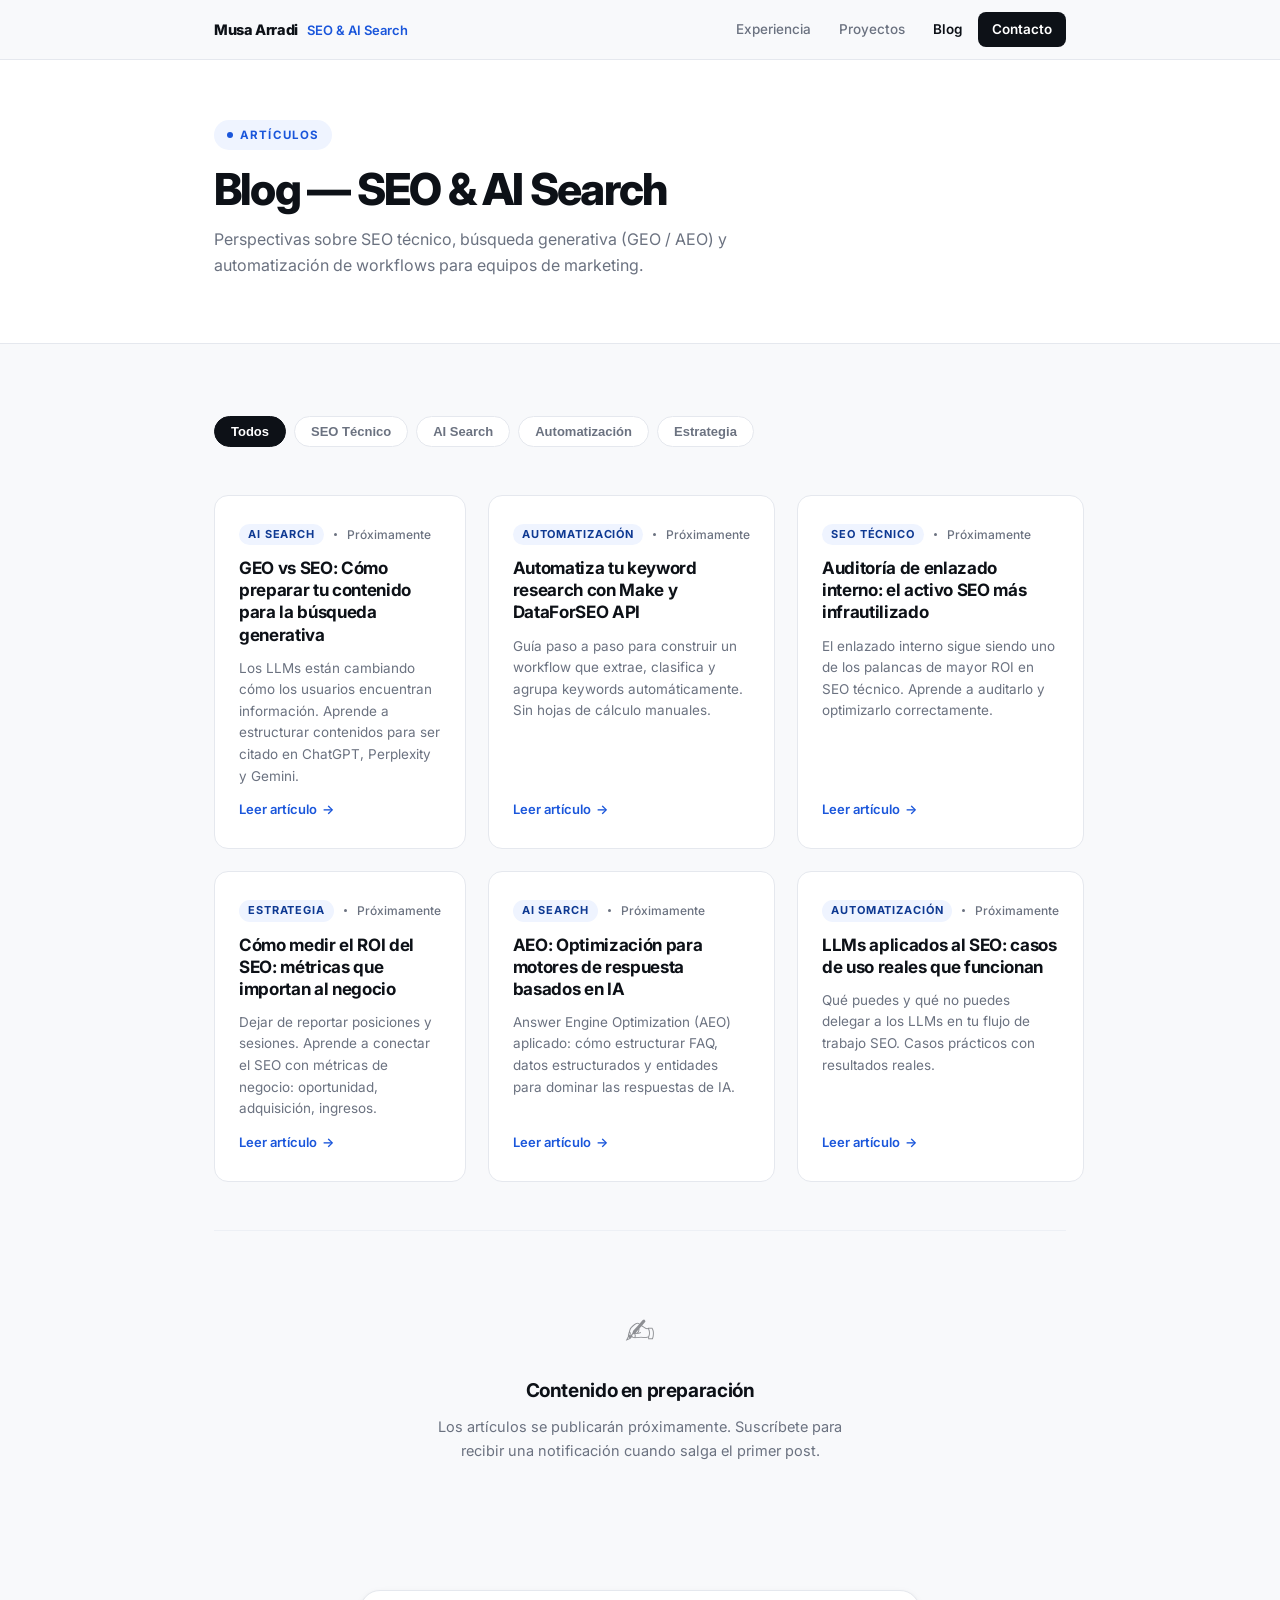
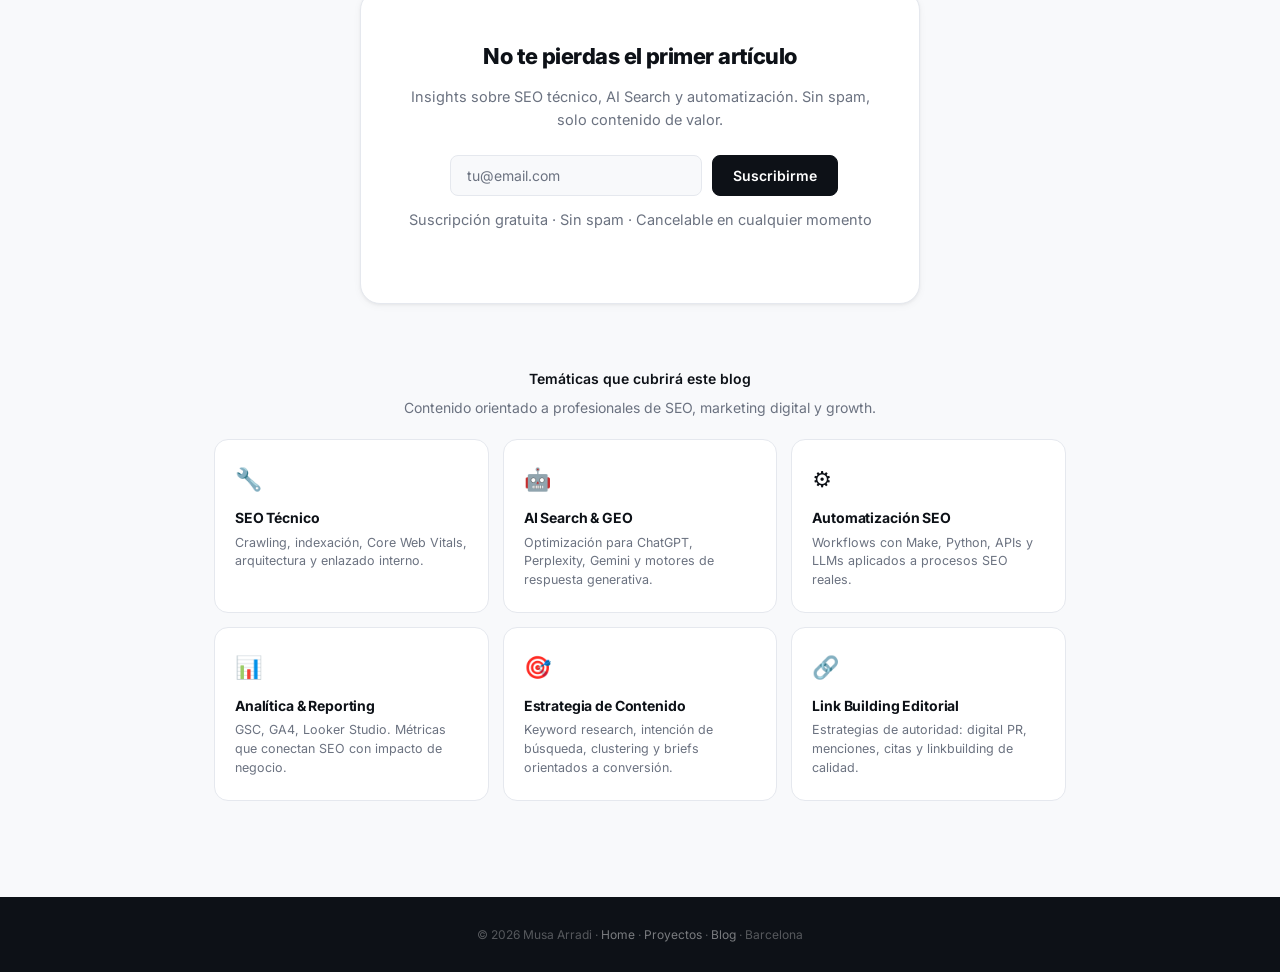
==== blog.html @ 26d94364 "initial portfolio upload" ====
<!DOCTYPE html>
<html lang="es">
<head>
  <meta charset="UTF-8" />
  <meta name="viewport" content="width=device-width, initial-scale=1.0" />
  <title>Blog — Musa Arradi · Technical SEO & AI Search</title>
  <meta name="description" content="Artículos sobre SEO técnico, AI Search (GEO / AEO) y automatización de workflows. Por Musa Arradi, Technical SEO & AI Search Specialist." />
  <link rel="preconnect" href="https://fonts.googleapis.com" />
  <link rel="preconnect" href="https://fonts.gstatic.com" crossorigin />
  <link href="https://fonts.googleapis.com/css2?family=Inter:wght@300;400;500;600;700;800&display=swap" rel="stylesheet" />
  <link rel="stylesheet" href="styles.css" />

  <style>
    /* ── Blog page styles ───────────────────────────────── */
    #blog-content { padding: 72px 0 96px; }

    /* Categories */
    .blog-filters {
      display: flex;
      gap: 8px;
      flex-wrap: wrap;
      margin-bottom: 48px;
    }
    .filter-pill {
      display: inline-flex;
      align-items: center;
      gap: 6px;
      padding: 7px 16px;
      border-radius: 99px;
      font-size: 13px;
      font-weight: 600;
      cursor: pointer;
      border: 1.5px solid var(--border);
      background: var(--surface);
      color: var(--muted);
      transition: all var(--t) var(--ease);
    }
    .filter-pill:hover,
    .filter-pill.active {
      background: var(--ink);
      color: #fff;
      border-color: var(--ink);
    }

    /* Article grid */
    .blog-grid {
      display: grid;
      grid-template-columns: repeat(3, 1fr);
      gap: 22px;
    }

    /* Article card */
    .article-card {
      padding: 28px 24px;
      display: flex;
      flex-direction: column;
      gap: 12px;
      text-decoration: none;
      color: inherit;
    }
    .article-card:hover { color: inherit; }

    .article-meta {
      display: flex;
      align-items: center;
      gap: 10px;
      font-size: 12px;
      color: var(--muted);
      font-weight: 500;
    }
    .article-meta-dot {
      width: 3px; height: 3px;
      border-radius: 50%;
      background: var(--muted);
    }
    .article-cat {
      display: inline-block;
      padding: 2px 9px;
      border-radius: 99px;
      font-size: 11px;
      font-weight: 700;
      background: var(--accent-soft);
      color: var(--accent-dark);
      text-transform: uppercase;
      letter-spacing: 0.08em;
    }

    .article-title {
      font-size: 17px;
      font-weight: 700;
      color: var(--ink);
      letter-spacing: -0.02em;
      line-height: 1.3;
    }

    .article-excerpt {
      font-size: 13.5px;
      color: var(--muted);
      line-height: 1.6;
      flex: 1;
    }

    .article-read {
      font-size: 13px;
      font-weight: 600;
      color: var(--accent);
      display: flex;
      align-items: center;
      gap: 5px;
      transition: gap var(--t) var(--ease);
    }
    .article-card:hover .article-read { gap: 9px; }
    .article-read::after { content: '→'; }

    /* Empty coming soon state */
    .coming-soon {
      text-align: center;
      padding: 72px 24px 40px;
      border-top: 1px solid var(--border-soft);
      margin-top: 48px;
    }
    .cs-icon { font-size: 36px; margin-bottom: 16px; opacity: .45; }
    .cs-title {
      font-size: 19px; font-weight: 700; color: var(--ink);
      margin-bottom: 8px; letter-spacing: -0.02em;
    }
    .cs-text { font-size: 14.5px; color: var(--muted); line-height: 1.65; max-width: 420px; margin: 0 auto 24px; }

    /* Newsletter */
    .newsletter {
      background: var(--surface);
      border: 1px solid var(--border);
      border-radius: var(--r-lg);
      padding: 48px 40px;
      text-align: center;
      max-width: 560px;
      margin: 64px auto 0;
      box-shadow: var(--shadow-sm);
    }
    .newsletter h3 {
      font-size: 22px; font-weight: 800; letter-spacing: -0.025em;
      color: var(--ink); margin-bottom: 10px;
    }
    .newsletter p {
      font-size: 14.5px; color: var(--muted); line-height: 1.6;
      margin-bottom: 24px;
    }
    .newsletter-form {
      display: flex;
      gap: 10px;
      max-width: 380px;
      margin: 0 auto;
    }
    .newsletter-input {
      flex: 1;
      padding: 11px 16px;
      border-radius: var(--r-sm);
      border: 1.5px solid var(--border);
      font-size: 14px;
      font-family: var(--font);
      color: var(--ink);
      background: var(--bg);
      outline: none;
      transition: border-color var(--t) var(--ease);
    }
    .newsletter-input:focus { border-color: var(--accent); }
    .newsletter-input::placeholder { color: var(--muted); }
    .newsletter-note {
      font-size: 12px; color: var(--muted); margin-top: 12px;
    }

    /* Topics preview */
    .topics {
      margin-top: 64px;
    }
    .topics-intro {
      font-size: 14px; color: var(--muted); margin-bottom: 20px; text-align: center;
    }
    .topics-grid {
      display: grid;
      grid-template-columns: repeat(3, 1fr);
      gap: 14px;
    }
    .topic-card {
      padding: 22px 20px;
      background: var(--surface);
      border: 1px solid var(--border);
      border-radius: var(--r-md);
      transition: transform var(--t) var(--ease), box-shadow var(--t) var(--ease);
    }
    .topic-card:hover {
      transform: translateY(-3px);
      box-shadow: var(--shadow-md);
    }
    .topic-icon { font-size: 22px; margin-bottom: 10px; }
    .topic-name {
      font-size: 14px; font-weight: 700; color: var(--ink);
      letter-spacing: -0.01em; margin-bottom: 4px;
    }
    .topic-desc { font-size: 12.5px; color: var(--muted); line-height: 1.5; }

    @media (max-width: 768px) {
      .blog-grid { grid-template-columns: 1fr; }
      .topics-grid { grid-template-columns: 1fr; }
      .newsletter { padding: 36px 24px; }
      .newsletter-form { flex-direction: column; }
    }
  </style>
</head>
<body>

  <!-- Navigation -->
  <nav class="nav" id="navbar">
    <div class="nav-inner">
      <a href="index.html" class="nav-logo">Musa Arradi <span>SEO & AI Search</span></a>
      <ul class="nav-links" id="navLinks">
        <li><a href="index.html#experience">Experiencia</a></li>
        <li><a href="projects.html">Proyectos</a></li>
        <li><a href="blog.html" class="active">Blog</a></li>
        <li class="nav-cta"><a href="index.html#contact">Contacto</a></li>
      </ul>
      <button class="hamburger" id="hamburger" aria-label="Abrir menú">
        <span></span><span></span><span></span>
      </button>
    </div>
  </nav>

  <!-- Page Header -->
  <div class="page-header">
    <div class="container">
      <div class="badge" style="margin-bottom:16px;">Artículos</div>
      <h1>Blog — SEO &amp; AI Search</h1>
      <p>Perspectivas sobre SEO técnico, búsqueda generativa (GEO / AEO) y automatización de workflows para equipos de marketing.</p>
    </div>
  </div>

  <!-- ═══ BLOG CONTENT ═════════════════════════════════════ -->
  <section id="blog-content">
    <div class="container">

      <!-- Filters -->
      <div class="blog-filters fi">
        <button class="filter-pill active" data-filter="all">Todos</button>
        <button class="filter-pill" data-filter="seo-tecnico">SEO Técnico</button>
        <button class="filter-pill" data-filter="ai-search">AI Search</button>
        <button class="filter-pill" data-filter="automatizacion">Automatización</button>
        <button class="filter-pill" data-filter="estrategia">Estrategia</button>
      </div>

      <!-- Article Cards — Placeholder articles (ready for real content) -->
      <div class="blog-grid" id="blogGrid">

        <a href="#" class="card article-card fi" data-cat="ai-search" data-delay="0">
          <div class="article-meta">
            <span class="article-cat">AI Search</span>
            <span class="article-meta-dot"></span>
            <span>Próximamente</span>
          </div>
          <div class="article-title">GEO vs SEO: Cómo preparar tu contenido para la búsqueda generativa</div>
          <p class="article-excerpt">Los LLMs están cambiando cómo los usuarios encuentran información. Aprende a estructurar contenidos para ser citado en ChatGPT, Perplexity y Gemini.</p>
          <span class="article-read">Leer artículo</span>
        </a>

        <a href="#" class="card article-card fi" data-cat="automatizacion" data-delay="1">
          <div class="article-meta">
            <span class="article-cat">Automatización</span>
            <span class="article-meta-dot"></span>
            <span>Próximamente</span>
          </div>
          <div class="article-title">Automatiza tu keyword research con Make y DataForSEO API</div>
          <p class="article-excerpt">Guía paso a paso para construir un workflow que extrae, clasifica y agrupa keywords automáticamente. Sin hojas de cálculo manuales.</p>
          <span class="article-read">Leer artículo</span>
        </a>

        <a href="#" class="card article-card fi" data-cat="seo-tecnico" data-delay="2">
          <div class="article-meta">
            <span class="article-cat">SEO Técnico</span>
            <span class="article-meta-dot"></span>
            <span>Próximamente</span>
          </div>
          <div class="article-title">Auditoría de enlazado interno: el activo SEO más infrautilizado</div>
          <p class="article-excerpt">El enlazado interno sigue siendo uno de los palancas de mayor ROI en SEO técnico. Aprende a auditarlo y optimizarlo correctamente.</p>
          <span class="article-read">Leer artículo</span>
        </a>

        <a href="#" class="card article-card fi" data-cat="estrategia" data-delay="0">
          <div class="article-meta">
            <span class="article-cat">Estrategia</span>
            <span class="article-meta-dot"></span>
            <span>Próximamente</span>
          </div>
          <div class="article-title">Cómo medir el ROI del SEO: métricas que importan al negocio</div>
          <p class="article-excerpt">Dejar de reportar posiciones y sesiones. Aprende a conectar el SEO con métricas de negocio: oportunidad, adquisición, ingresos.</p>
          <span class="article-read">Leer artículo</span>
        </a>

        <a href="#" class="card article-card fi" data-cat="ai-search" data-delay="1">
          <div class="article-meta">
            <span class="article-cat">AI Search</span>
            <span class="article-meta-dot"></span>
            <span>Próximamente</span>
          </div>
          <div class="article-title">AEO: Optimización para motores de respuesta basados en IA</div>
          <p class="article-excerpt">Answer Engine Optimization (AEO) aplicado: cómo estructurar FAQ, datos estructurados y entidades para dominar las respuestas de IA.</p>
          <span class="article-read">Leer artículo</span>
        </a>

        <a href="#" class="card article-card fi" data-cat="automatizacion" data-delay="2">
          <div class="article-meta">
            <span class="article-cat">Automatización</span>
            <span class="article-meta-dot"></span>
            <span>Próximamente</span>
          </div>
          <div class="article-title">LLMs aplicados al SEO: casos de uso reales que funcionan</div>
          <p class="article-excerpt">Qué puedes y qué no puedes delegar a los LLMs en tu flujo de trabajo SEO. Casos prácticos con resultados reales.</p>
          <span class="article-read">Leer artículo</span>
        </a>

      </div>

      <!-- Coming soon note -->
      <div class="coming-soon fi">
        <div class="cs-icon">✍️</div>
        <div class="cs-title">Contenido en preparación</div>
        <p class="cs-text">Los artículos se publicarán próximamente. Suscríbete para recibir una notificación cuando salga el primer post.</p>
      </div>

      <!-- Newsletter -->
      <div class="newsletter fi">
        <h3>No te pierdas el primer artículo</h3>
        <p>Insights sobre SEO técnico, AI Search y automatización. Sin spam, solo contenido de valor.</p>
        <form class="newsletter-form" onsubmit="handleSubscribe(event)">
          <input type="email" class="newsletter-input" id="newsletter-email" placeholder="tu@email.com" required />
          <button type="submit" class="btn btn-primary">Suscribirme</button>
        </form>
        <p class="newsletter-note" id="newsletter-msg">Suscripción gratuita · Sin spam · Cancelable en cualquier momento</p>
      </div>

      <!-- Topics preview -->
      <div class="topics fi">
        <p class="topics-intro" style="font-weight:600; color:var(--ink); margin-bottom:6px;">Temáticas que cubrirá este blog</p>
        <p class="topics-intro">Contenido orientado a profesionales de SEO, marketing digital y growth.</p>
        <div class="topics-grid">
          <div class="topic-card">
            <div class="topic-icon">🔧</div>
            <div class="topic-name">SEO Técnico</div>
            <div class="topic-desc">Crawling, indexación, Core Web Vitals, arquitectura y enlazado interno.</div>
          </div>
          <div class="topic-card">
            <div class="topic-icon">🤖</div>
            <div class="topic-name">AI Search &amp; GEO</div>
            <div class="topic-desc">Optimización para ChatGPT, Perplexity, Gemini y motores de respuesta generativa.</div>
          </div>
          <div class="topic-card">
            <div class="topic-icon">⚙️</div>
            <div class="topic-name">Automatización SEO</div>
            <div class="topic-desc">Workflows con Make, Python, APIs y LLMs aplicados a procesos SEO reales.</div>
          </div>
          <div class="topic-card">
            <div class="topic-icon">📊</div>
            <div class="topic-name">Analítica &amp; Reporting</div>
            <div class="topic-desc">GSC, GA4, Looker Studio. Métricas que conectan SEO con impacto de negocio.</div>
          </div>
          <div class="topic-card">
            <div class="topic-icon">🎯</div>
            <div class="topic-name">Estrategia de Contenido</div>
            <div class="topic-desc">Keyword research, intención de búsqueda, clustering y briefs orientados a conversión.</div>
          </div>
          <div class="topic-card">
            <div class="topic-icon">🔗</div>
            <div class="topic-name">Link Building Editorial</div>
            <div class="topic-desc">Estrategias de autoridad: digital PR, menciones, citas y linkbuilding de calidad.</div>
          </div>
        </div>
      </div>

    </div>
  </section>

  <footer class="site-footer">
    <p>© 2026 Musa Arradi · <a href="index.html">Home</a> · <a href="projects.html">Proyectos</a> · <a href="blog.html">Blog</a> · Barcelona</p>
  </footer>

  <script>
    // Nav
    const nav = document.getElementById('navbar');
    window.addEventListener('scroll', () => nav.classList.toggle('scrolled', window.scrollY > 10), { passive: true });

    // Hamburger
    const ham = document.getElementById('hamburger');
    const links = document.getElementById('navLinks');
    ham.addEventListener('click', () => links.classList.toggle('open'));
    links.querySelectorAll('a').forEach(a => a.addEventListener('click', () => links.classList.remove('open')));

    // Fade-in
    const obs = new IntersectionObserver(entries => {
      entries.forEach(e => { if (e.isIntersecting) { e.target.classList.add('visible'); obs.unobserve(e.target); } });
    }, { threshold: 0.08 });
    document.querySelectorAll('.fi').forEach(el => obs.observe(el));

    // Category filter
    document.querySelectorAll('.filter-pill').forEach(btn => {
      btn.addEventListener('click', () => {
        document.querySelectorAll('.filter-pill').forEach(b => b.classList.remove('active'));
        btn.classList.add('active');
        const filter = btn.dataset.filter;
        document.querySelectorAll('.article-card').forEach(card => {
          const show = filter === 'all' || card.dataset.cat === filter;
          card.style.display = show ? '' : 'none';
        });
      });
    });

    // Newsletter
    function handleSubscribe(e) {
      e.preventDefault();
      const msg = document.getElementById('newsletter-msg');
      const btn = e.target.querySelector('button');
      btn.textContent = '¡Suscrito! ✓';
      btn.disabled = true;
      btn.style.background = '#16a34a';
      msg.textContent = 'Gracias. Te avisaremos cuando publiquemos el primer artículo.';
      msg.style.color = '#16a34a';
    }
  </script>
</body>
</html>
---- styles.css ----
/* ═══════════════════════════════════════════════════════════════
   MUSA ARRADI — Shared Design System
   styles.css
═══════════════════════════════════════════════════════════════ */

/* ─── Reset ────────────────────────────────────────────────── */
*, *::before, *::after { box-sizing: border-box; margin: 0; padding: 0; }
html { scroll-behavior: smooth; }

/* ─── Design Tokens ────────────────────────────────────────── */
:root {
  /* Colors */
  --bg:           #f8f9fb;
  --surface:      #ffffff;
  --border:       #e5e8ee;
  --border-soft:  #edf0f5;
  --ink:          #0d1117;
  --ink-2:        #374151;
  --muted:        #6b7280;
  --accent:       #1a56db;
  --accent-dark:  #0e3992;
  --accent-soft:  #eff4ff;
  --accent-mid:   #c7d9f9;
  --pill-bg:      #f1f5f9;
  --pill-border:  #dde3eb;

  /* Shadows */
  --shadow-sm:    0 1px 3px rgba(0,0,0,.05), 0 2px 8px rgba(0,0,0,.04);
  --shadow-md:    0 2px 6px rgba(0,0,0,.06), 0 6px 20px rgba(0,0,0,.07);
  --shadow-lg:    0 6px 12px rgba(0,0,0,.07), 0 16px 40px rgba(0,0,0,.10);

  /* Radii */
  --r-sm:  8px;
  --r-md:  14px;
  --r-lg:  20px;

  /* Typography */
  --font:  'Inter', system-ui, -apple-system, sans-serif;

  /* Layout */
  --max-w: 900px;

  /* Transition */
  --ease:  cubic-bezier(.4, 0, .2, 1);
  --t:     0.22s;
}

/* ─── Base ─────────────────────────────────────────────────── */
body {
  background: var(--bg);
  color: var(--ink);
  font-family: var(--font);
  font-size: 16px;
  line-height: 1.6;
  -webkit-font-smoothing: antialiased;
}

::-webkit-scrollbar           { width: 5px; }
::-webkit-scrollbar-track     { background: transparent; }
::-webkit-scrollbar-thumb     { background: #d1d5db; border-radius: 99px; }

/* ─── Container ────────────────────────────────────────────── */
.container {
  max-width: var(--max-w);
  margin: 0 auto;
  padding: 0 24px;
}

/* ─── Navigation ───────────────────────────────────────────── */
.nav {
  position: fixed;
  top: 0; left: 0; right: 0;
  z-index: 200;
  height: 60px;
  background: rgba(248,249,251,.88);
  backdrop-filter: blur(16px);
  -webkit-backdrop-filter: blur(16px);
  border-bottom: 1px solid var(--border);
  transition: box-shadow var(--t) var(--ease);
}
.nav.scrolled { box-shadow: 0 2px 20px rgba(0,0,0,.07); }

.nav-inner {
  max-width: var(--max-w);
  margin: 0 auto;
  padding: 0 24px;
  height: 100%;
  display: flex;
  align-items: center;
  justify-content: space-between;
}

.nav-logo {
  font-size: 14.5px;
  font-weight: 800;
  color: var(--ink);
  text-decoration: none;
  letter-spacing: -0.025em;
}

.nav-logo span {
  color: var(--accent);
  font-weight: 600;
  font-size: 13px;
  margin-left: 6px;
  letter-spacing: 0;
}

.nav-links {
  display: flex;
  align-items: center;
  gap: 4px;
  list-style: none;
}

.nav-links a {
  display: block;
  padding: 6px 12px;
  font-size: 13.5px;
  font-weight: 500;
  color: var(--muted);
  text-decoration: none;
  border-radius: var(--r-sm);
  transition: color var(--t) var(--ease), background var(--t) var(--ease);
}

.nav-links a:hover { color: var(--ink); background: var(--border-soft); }
.nav-links a.active { color: var(--ink); font-weight: 600; }

.nav-links .nav-cta a {
  background: var(--ink);
  color: #fff;
  padding: 7px 14px;
  font-weight: 600;
}
.nav-links .nav-cta a:hover {
  background: #1d2330;
  color: #fff;
}

/* Hamburger (mobile) */
.hamburger {
  display: none;
  flex-direction: column;
  gap: 5px;
  cursor: pointer;
  padding: 4px;
  background: none;
  border: none;
}
.hamburger span {
  width: 22px; height: 2px;
  background: var(--ink);
  border-radius: 2px;
  display: block;
  transition: all var(--t) var(--ease);
}

/* ─── Section Primitives ────────────────────────────────────── */
section { padding: 88px 0; }

hr.divider {
  border: none;
  border-top: 1px solid var(--border);
}

.section-label {
  display: inline-block;
  font-size: 11px;
  font-weight: 700;
  letter-spacing: 0.12em;
  text-transform: uppercase;
  color: var(--accent);
  margin-bottom: 10px;
}

.section-title {
  font-size: clamp(24px, 4vw, 32px);
  font-weight: 800;
  letter-spacing: -0.035em;
  color: var(--ink);
  line-height: 1.12;
  margin-bottom: 8px;
}

.section-subtitle {
  font-size: 15.5px;
  color: var(--muted);
  max-width: 520px;
  line-height: 1.6;
}

.section-header { margin-bottom: 48px; }

/* ─── Buttons ──────────────────────────────────────────────── */
.btn {
  display: inline-flex;
  align-items: center;
  gap: 7px;
  padding: 11px 20px;
  border-radius: var(--r-sm);
  font-size: 14px;
  font-weight: 600;
  text-decoration: none;
  transition: transform var(--t) var(--ease), box-shadow var(--t) var(--ease),
              background var(--t) var(--ease), border-color var(--t) var(--ease);
  cursor: pointer;
  border: 1.5px solid transparent;
  white-space: nowrap;
  font-family: var(--font);
}

.btn-primary {
  background: var(--ink);
  color: #fff;
  border-color: var(--ink);
}
.btn-primary:hover {
  background: #1d2330;
  box-shadow: 0 6px 22px rgba(0,0,0,.2);
  transform: translateY(-1px);
}

.btn-secondary {
  background: var(--surface);
  color: var(--ink);
  border-color: var(--border);
}
.btn-secondary:hover {
  border-color: #bdc6d2;
  background: #f4f6f9;
  transform: translateY(-1px);
}

.btn-accent {
  background: var(--accent);
  color: #fff;
  border-color: var(--accent);
}
.btn-accent:hover {
  background: var(--accent-dark);
  box-shadow: 0 6px 22px rgba(26,86,219,.28);
  transform: translateY(-1px);
}

.btn-ghost {
  background: transparent;
  color: var(--accent);
  border-color: var(--accent-mid);
}
.btn-ghost:hover {
  background: var(--accent-soft);
  transform: translateY(-1px);
}

.btn-sm {
  padding: 7px 14px;
  font-size: 13px;
}

/* Contact section buttons (dark bg) */
.btn-light {
  background: rgba(255,255,255,.1);
  color: #fff;
  border-color: rgba(255,255,255,.18);
}
.btn-light:hover {
  background: rgba(255,255,255,.18);
  border-color: rgba(255,255,255,.3);
  transform: translateY(-1px);
}
.btn-white {
  background: #fff;
  color: var(--ink);
  border-color: #fff;
}
.btn-white:hover {
  background: #f0f2f5;
  box-shadow: 0 8px 28px rgba(0,0,0,.22);
  transform: translateY(-1px);
}

/* ─── Cards ────────────────────────────────────────────────── */
.card {
  background: var(--surface);
  border: 1px solid var(--border);
  border-radius: var(--r-md);
  transition: transform var(--t) var(--ease), box-shadow var(--t) var(--ease),
              border-color var(--t) var(--ease);
}
.card:hover {
  transform: translateY(-4px);
  box-shadow: var(--shadow-lg);
  border-color: #d5dce6;
}

/* Pills */
.pill {
  display: inline-flex;
  align-items: center;
  gap: 7px;
  padding: 8px 15px;
  background: var(--pill-bg);
  border: 1px solid var(--pill-border);
  border-radius: 99px;
  font-size: 13.5px;
  font-weight: 600;
  color: var(--ink-2);
  transition: background var(--t) var(--ease), color var(--t) var(--ease),
              border-color var(--t) var(--ease), transform var(--t) var(--ease);
  cursor: default;
}
.pill:hover {
  background: var(--ink);
  color: #fff;
  border-color: var(--ink);
  transform: translateY(-2px);
}
.pill-dot {
  width: 6px; height: 6px;
  border-radius: 50%;
  background: var(--accent);
  flex-shrink: 0;
  transition: background var(--t) var(--ease);
}
.pill:hover .pill-dot { background: rgba(255,255,255,.55); }

/* Mini tech pills (inside cards) */
.tech-pill {
  display: inline-block;
  padding: 3px 9px;
  background: var(--accent-soft);
  border: 1px solid var(--accent-mid);
  border-radius: 99px;
  font-size: 11.5px;
  font-weight: 600;
  color: var(--accent-dark);
}

/* ─── Badge / Eyebrow ──────────────────────────────────────── */
.badge {
  display: inline-flex;
  align-items: center;
  gap: 7px;
  font-size: 11.5px;
  font-weight: 700;
  letter-spacing: 0.1em;
  text-transform: uppercase;
  color: var(--accent);
  background: var(--accent-soft);
  padding: 6px 13px;
  border-radius: 99px;
}
.badge::before {
  content: '';
  width: 6px; height: 6px;
  background: var(--accent);
  border-radius: 50%;
  flex-shrink: 0;
}

/* ─── Fade-in Animation ─────────────────────────────────────── */
.fi {
  opacity: 0;
  transform: translateY(24px);
  transition: opacity .55s var(--ease), transform .55s var(--ease);
}
.fi.visible { opacity: 1; transform: translateY(0); }
.fi[data-delay="1"] { transition-delay: .08s; }
.fi[data-delay="2"] { transition-delay: .16s; }
.fi[data-delay="3"] { transition-delay: .24s; }
.fi[data-delay="4"] { transition-delay: .32s; }

/* ─── Footer ────────────────────────────────────────────────── */
.site-footer {
  background: var(--ink);
  padding: 28px 24px;
  text-align: center;
}
.site-footer p {
  font-size: 12px;
  color: rgba(255,255,255,.3);
}
.site-footer a {
  color: rgba(255,255,255,.45);
  text-decoration: none;
  transition: color var(--t) var(--ease);
}
.site-footer a:hover { color: rgba(255,255,255,.8); }

/* ─── Page Header (inner pages) ─────────────────────────────── */
.page-header {
  padding: 120px 0 64px;
  background: var(--surface);
  border-bottom: 1px solid var(--border);
}
.page-header .badge { margin-bottom: 16px; }
.page-header h1 {
  font-size: clamp(30px, 5vw, 44px);
  font-weight: 800;
  letter-spacing: -0.04em;
  line-height: 1.08;
  color: var(--ink);
  margin-bottom: 12px;
}
.page-header p {
  font-size: 16px;
  color: var(--muted);
  max-width: 520px;
  line-height: 1.65;
}

/* ─── Empty State ──────────────────────────────────────────── */
.empty-state {
  text-align: center;
  padding: 72px 24px;
  color: var(--muted);
}
.empty-state-icon {
  font-size: 40px;
  margin-bottom: 16px;
  opacity: .5;
}
.empty-state h3 {
  font-size: 18px;
  font-weight: 700;
  color: var(--ink);
  margin-bottom: 8px;
}
.empty-state p { font-size: 14px; line-height: 1.6; }

/* ─── Responsive ────────────────────────────────────────────── */
@media (max-width: 768px) {
  section { padding: 64px 0; }
  .section-header { margin-bottom: 36px; }

  .nav-links {
    display: none;
    position: absolute;
    top: 60px; left: 0; right: 0;
    background: rgba(248,249,251,.97);
    backdrop-filter: blur(16px);
    border-bottom: 1px solid var(--border);
    flex-direction: column;
    align-items: flex-start;
    padding: 16px 24px;
    gap: 4px;
    z-index: 199;
  }
  .nav-links.open { display: flex; }
  .nav-links a { padding: 10px 14px; width: 100%; }
  .hamburger { display: flex; }

  .page-header { padding: 100px 0 48px; }
}
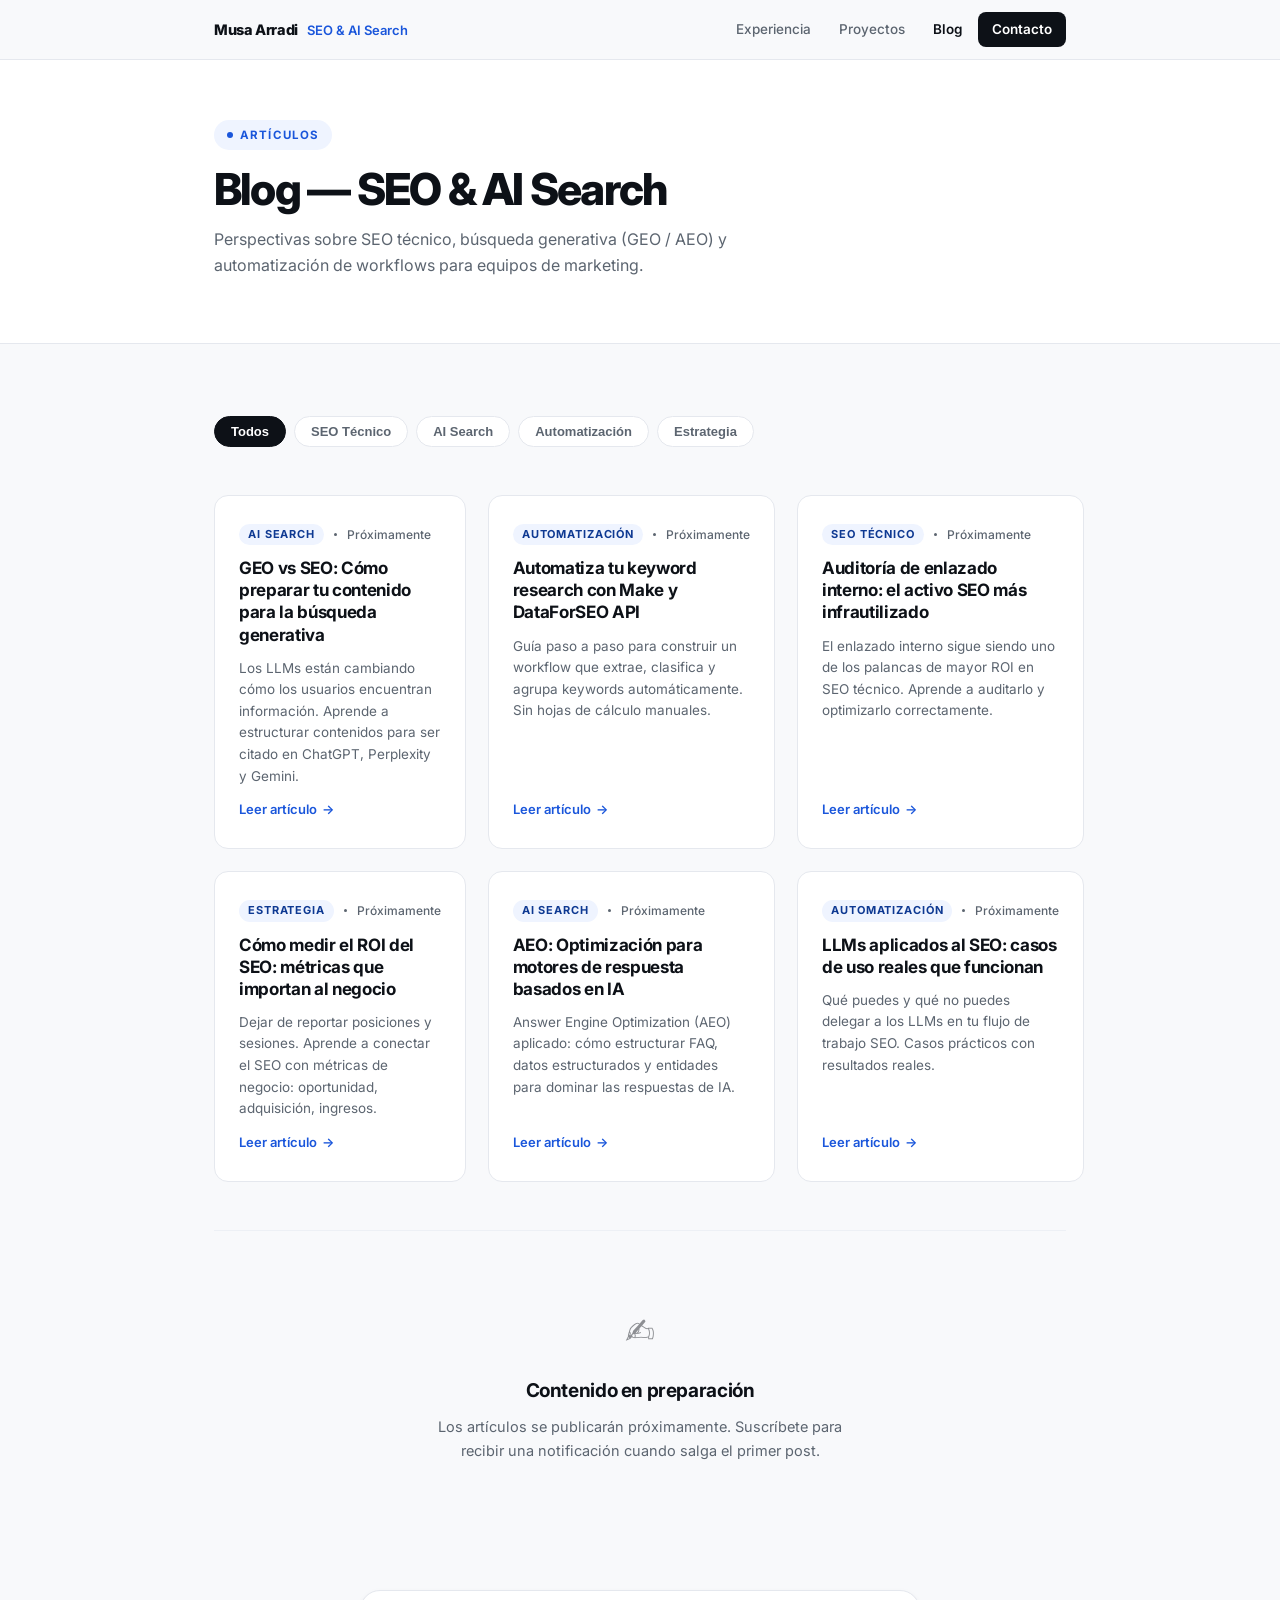
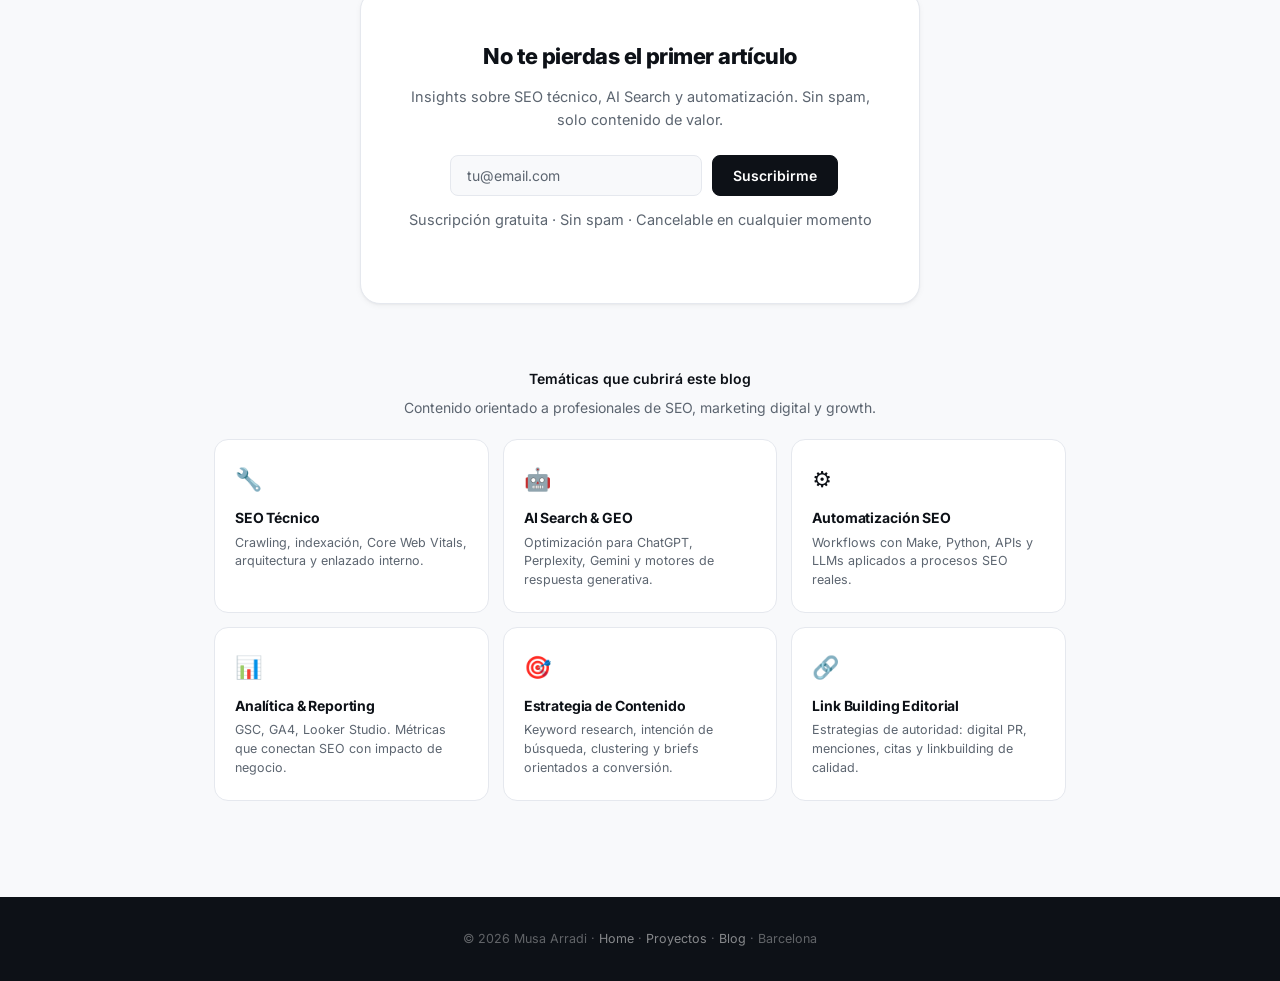
==== commit e8ca8249: "fix: layout projects + UI polish + links + favicon + profile image" ====
--- a/blog.html
+++ b/blog.html
@@ -9,6 +9,9 @@
   <link rel="preconnect" href="https://fonts.gstatic.com" crossorigin />
   <link href="https://fonts.googleapis.com/css2?family=Inter:wght@300;400;500;600;700;800&display=swap" rel="stylesheet" />
   <link rel="stylesheet" href="styles.css" />
+  <link rel="icon" href="/favicon.ico" />
+  <link rel="apple-touch-icon" href="/apple-touch-icon.png" />
+  <meta name="theme-color" content="#0f172a" />
 
   <style>
     /* ── Blog page styles ───────────────────────────────── */
@@ -57,6 +60,8 @@
       gap: 12px;
       text-decoration: none;
       color: inherit;
+      height: 100%;
+      cursor: default;
     }
     .article-card:hover { color: inherit; }
 
@@ -250,7 +255,7 @@
       <!-- Article Cards — Placeholder articles (ready for real content) -->
       <div class="blog-grid" id="blogGrid">
 
-        <a href="#" class="card article-card fi" data-cat="ai-search" data-delay="0">
+        <a href="javascript:void(0)" class="card article-card fi" data-cat="ai-search" data-delay="0">
           <div class="article-meta">
             <span class="article-cat">AI Search</span>
             <span class="article-meta-dot"></span>
@@ -261,7 +266,7 @@
           <span class="article-read">Leer artículo</span>
         </a>
 
-        <a href="#" class="card article-card fi" data-cat="automatizacion" data-delay="1">
+        <a href="javascript:void(0)" class="card article-card fi" data-cat="automatizacion" data-delay="1">
           <div class="article-meta">
             <span class="article-cat">Automatización</span>
             <span class="article-meta-dot"></span>
@@ -272,7 +277,7 @@
           <span class="article-read">Leer artículo</span>
         </a>
 
-        <a href="#" class="card article-card fi" data-cat="seo-tecnico" data-delay="2">
+        <a href="javascript:void(0)" class="card article-card fi" data-cat="seo-tecnico" data-delay="2">
           <div class="article-meta">
             <span class="article-cat">SEO Técnico</span>
             <span class="article-meta-dot"></span>
@@ -283,7 +288,7 @@
           <span class="article-read">Leer artículo</span>
         </a>
 
-        <a href="#" class="card article-card fi" data-cat="estrategia" data-delay="0">
+        <a href="javascript:void(0)" class="card article-card fi" data-cat="estrategia" data-delay="0">
           <div class="article-meta">
             <span class="article-cat">Estrategia</span>
             <span class="article-meta-dot"></span>
@@ -294,7 +299,7 @@
           <span class="article-read">Leer artículo</span>
         </a>
 
-        <a href="#" class="card article-card fi" data-cat="ai-search" data-delay="1">
+        <a href="javascript:void(0)" class="card article-card fi" data-cat="ai-search" data-delay="1">
           <div class="article-meta">
             <span class="article-cat">AI Search</span>
             <span class="article-meta-dot"></span>
@@ -305,7 +310,7 @@
           <span class="article-read">Leer artículo</span>
         </a>
 
-        <a href="#" class="card article-card fi" data-cat="automatizacion" data-delay="2">
+        <a href="javascript:void(0)" class="card article-card fi" data-cat="automatizacion" data-delay="2">
           <div class="article-meta">
             <span class="article-cat">Automatización</span>
             <span class="article-meta-dot"></span>
--- a/styles.css
+++ b/styles.css
@@ -16,7 +16,7 @@
   --border-soft:  #edf0f5;
   --ink:          #0d1117;
   --ink-2:        #374151;
-  --muted:        #6b7280;
+  --muted:        #5c6570;
   --accent:       #1a56db;
   --accent-dark:  #0e3992;
   --accent-soft:  #eff4ff;
@@ -25,9 +25,9 @@
   --pill-border:  #dde3eb;
 
   /* Shadows */
-  --shadow-sm:    0 1px 3px rgba(0,0,0,.05), 0 2px 8px rgba(0,0,0,.04);
-  --shadow-md:    0 2px 6px rgba(0,0,0,.06), 0 6px 20px rgba(0,0,0,.07);
-  --shadow-lg:    0 6px 12px rgba(0,0,0,.07), 0 16px 40px rgba(0,0,0,.10);
+  --shadow-sm:    0 1px 2px rgba(0,0,0,.04), 0 2px 6px rgba(0,0,0,.04);
+  --shadow-md:    0 2px 8px rgba(0,0,0,.05), 0 8px 24px rgba(0,0,0,.07);
+  --shadow-lg:    0 4px 12px rgba(0,0,0,.07), 0 20px 48px rgba(0,0,0,.10);
 
   /* Radii */
   --r-sm:  8px;
@@ -42,7 +42,7 @@
 
   /* Transition */
   --ease:  cubic-bezier(.4, 0, .2, 1);
-  --t:     0.22s;
+  --t:     0.2s;
 }
 
 /* ─── Base ─────────────────────────────────────────────────── */
@@ -289,9 +289,9 @@
               border-color var(--t) var(--ease);
 }
 .card:hover {
-  transform: translateY(-4px);
+  transform: translateY(-3px);
   box-shadow: var(--shadow-lg);
-  border-color: #d5dce6;
+  border-color: #cdd5e0;
 }
 
 /* Pills */
@@ -335,6 +335,13 @@
   font-size: 11.5px;
   font-weight: 600;
   color: var(--accent-dark);
+  transition: background var(--t) var(--ease), color var(--t) var(--ease),
+              border-color var(--t) var(--ease);
+}
+.tech-pill:hover {
+  background: var(--accent);
+  color: #fff;
+  border-color: var(--accent);
 }
 
 /* ─── Badge / Eyebrow ──────────────────────────────────────── */
@@ -374,19 +381,19 @@
 /* ─── Footer ────────────────────────────────────────────────── */
 .site-footer {
   background: var(--ink);
-  padding: 28px 24px;
+  padding: 32px 24px;
   text-align: center;
 }
 .site-footer p {
-  font-size: 12px;
-  color: rgba(255,255,255,.3);
+  font-size: 12.5px;
+  color: rgba(255,255,255,.35);
 }
 .site-footer a {
-  color: rgba(255,255,255,.45);
+  color: rgba(255,255,255,.5);
   text-decoration: none;
   transition: color var(--t) var(--ease);
 }
-.site-footer a:hover { color: rgba(255,255,255,.8); }
+.site-footer a:hover { color: rgba(255,255,255,.85); }
 
 /* ─── Page Header (inner pages) ─────────────────────────────── */
 .page-header {
@@ -453,3 +460,124 @@
 
   .page-header { padding: 100px 0 48px; }
 }
+
+/* ─── SEO Systems Section ───────────────────────────────────── */
+#seo-system { background: var(--surface); }
+#seo-system .section-header { text-align: center; margin-bottom: 64px; }
+#seo-system .section-subtitle { margin: 0 auto; }
+
+.seo-system__intro {
+  display: grid;
+  grid-template-columns: 1fr 1fr;
+  gap: 40px;
+  margin-bottom: 64px;
+}
+.seo-system__intro p {
+  font-size: 16px;
+  line-height: 1.7;
+  color: var(--ink-2);
+}
+
+.seo-system__grid {
+  display: grid;
+  grid-template-columns: repeat(3, 1fr);
+  gap: 18px;
+  margin-bottom: 80px;
+}
+
+.seo-system__card {
+  padding: 36px 30px;
+}
+
+.seo-system__step {
+  display: inline-block;
+  font-size: 11px;
+  font-weight: 800;
+  color: var(--accent);
+  margin-bottom: 16px;
+  opacity: 0.8;
+  letter-spacing: 0.12em;
+}
+
+.seo-system__card h3 {
+  font-size: 18px;
+  font-weight: 800;
+  letter-spacing: -0.025em;
+  color: var(--ink);
+  margin-bottom: 12px;
+}
+
+.seo-system__card p {
+  font-size: 14px;
+  line-height: 1.6;
+  color: var(--muted);
+}
+
+.seo-system__split {
+  display: grid;
+  grid-template-columns: 1fr 1fr;
+  gap: 64px;
+  margin-bottom: 80px;
+  align-items: start;
+}
+
+.seo-system__block h3 {
+  font-size: 26px;
+  font-weight: 800;
+  letter-spacing: -0.035em;
+  color: var(--ink);
+  margin-bottom: 24px;
+  line-height: 1.15;
+}
+
+.seo-system__block p {
+  font-size: 15.5px;
+  line-height: 1.72;
+  color: var(--ink-2);
+  margin-bottom: 18px;
+}
+
+.seo-system__list {
+  list-style: none;
+  display: flex;
+  flex-direction: column;
+  gap: 14px;
+}
+
+.seo-system__list li {
+  font-size: 14.8px;
+  color: var(--ink-2);
+  padding-left: 22px;
+  position: relative;
+  font-weight: 500;
+}
+
+.seo-system__list li::before {
+  content: '✓';
+  position: absolute;
+  left: 0;
+  top: 1px;
+  color: var(--accent);
+  font-weight: 900;
+}
+
+.seo-system__stack {
+  padding-top: 56px;
+  border-top: 1px solid var(--border-soft);
+}
+
+.seo-system__pills {
+  display: flex;
+  flex-wrap: wrap;
+  gap: 10px;
+  margin-top: 24px;
+}
+
+@media (max-width: 768px) {
+  .seo-system__intro,
+  .seo-system__grid,
+  .seo-system__split {
+    grid-template-columns: 1fr;
+    gap: 32px;
+  }
+}
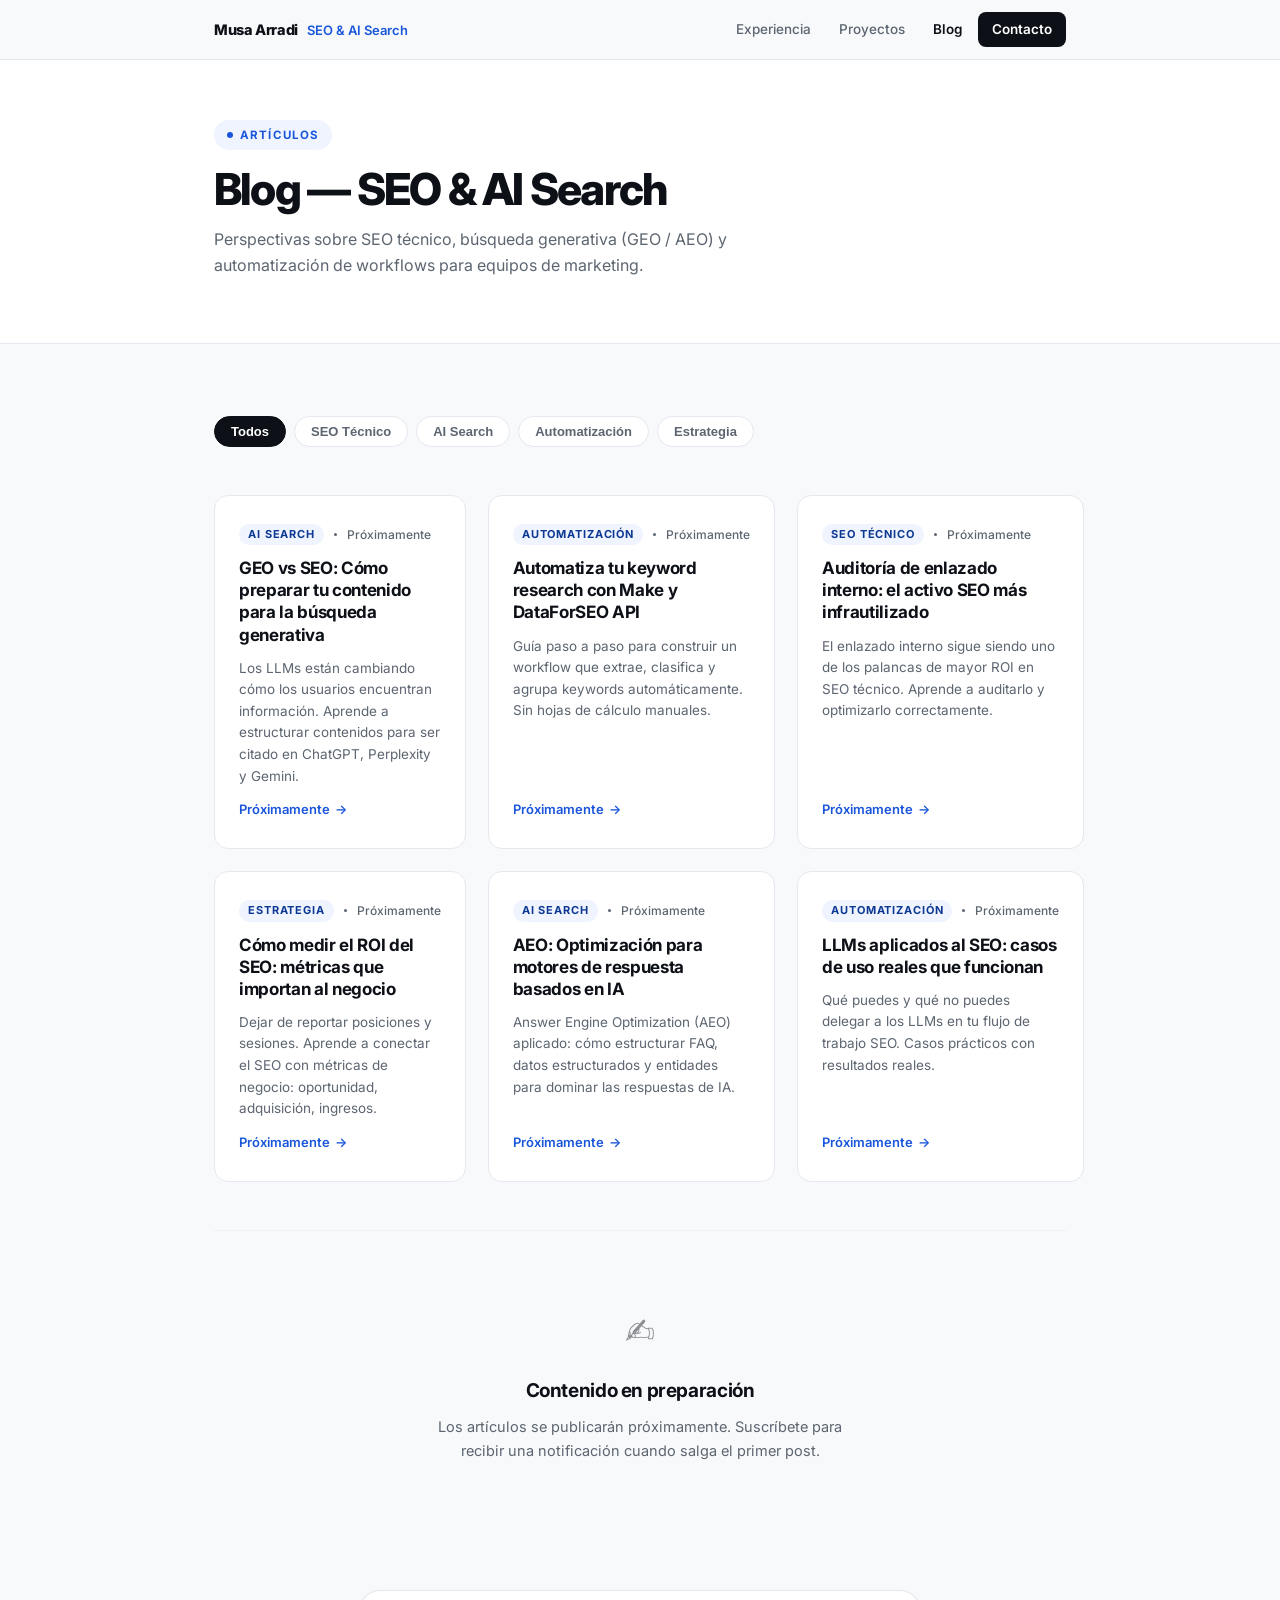
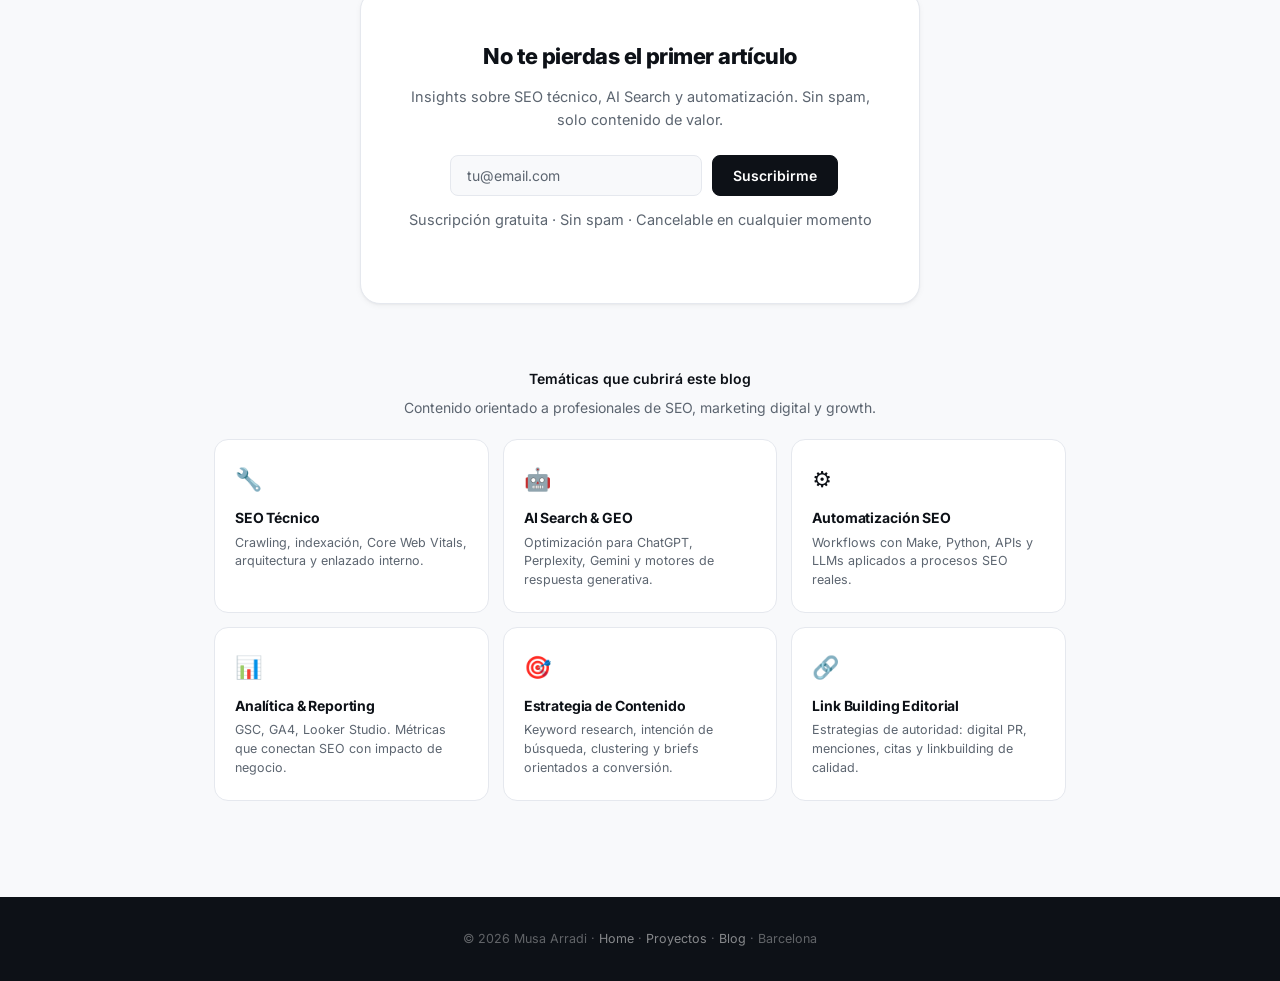
==== commit 9d6ef589: "fix: finalize portfolio production readiness (links, favicon, experience, seo)" ====
--- a/blog.html
+++ b/blog.html
@@ -9,9 +9,18 @@
   <link rel="preconnect" href="https://fonts.gstatic.com" crossorigin />
   <link href="https://fonts.googleapis.com/css2?family=Inter:wght@300;400;500;600;700;800&display=swap" rel="stylesheet" />
   <link rel="stylesheet" href="styles.css" />
-  <link rel="icon" href="/favicon.ico" />
-  <link rel="apple-touch-icon" href="/apple-touch-icon.png" />
+  <link rel="icon" href="favicon.svg" type="image/svg+xml" />
+  <link rel="icon" href="favicon.png" type="image/png" />
+  <link rel="apple-touch-icon" href="apple-touch-icon.png" />
   <meta name="theme-color" content="#0f172a" />
+  <meta property="og:title" content="Blog — Musa Arradi · SEO & AI Search" />
+  <meta property="og:description" content="Artículos sobre SEO técnico, AI Search (GEO/AEO) y automatización de workflows." />
+  <meta property="og:type" content="website" />
+  <meta property="og:url" content="https://portfolio-musa-phi.vercel.app/blog.html" />
+  <meta property="og:image" content="https://portfolio-musa-phi.vercel.app/profile.webp" />
+  <meta name="twitter:card" content="summary_large_image" />
+  <meta name="twitter:title" content="Blog — Musa Arradi · SEO & AI Search" />
+  <meta name="twitter:image" content="https://portfolio-musa-phi.vercel.app/profile.webp" />
 
   <style>
     /* ── Blog page styles ───────────────────────────────── */
@@ -255,7 +264,7 @@
       <!-- Article Cards — Placeholder articles (ready for real content) -->
       <div class="blog-grid" id="blogGrid">
 
-        <a href="javascript:void(0)" class="card article-card fi" data-cat="ai-search" data-delay="0">
+        <div class="card article-card fi" data-cat="ai-search" data-delay="0">
           <div class="article-meta">
             <span class="article-cat">AI Search</span>
             <span class="article-meta-dot"></span>
@@ -263,10 +272,10 @@
           </div>
           <div class="article-title">GEO vs SEO: Cómo preparar tu contenido para la búsqueda generativa</div>
           <p class="article-excerpt">Los LLMs están cambiando cómo los usuarios encuentran información. Aprende a estructurar contenidos para ser citado en ChatGPT, Perplexity y Gemini.</p>
-          <span class="article-read">Leer artículo</span>
-        </a>
-
-        <a href="javascript:void(0)" class="card article-card fi" data-cat="automatizacion" data-delay="1">
+          <span class="article-read">Próximamente</span>
+        </div>
+
+        <div class="card article-card fi" data-cat="automatizacion" data-delay="1">
           <div class="article-meta">
             <span class="article-cat">Automatización</span>
             <span class="article-meta-dot"></span>
@@ -274,10 +283,10 @@
           </div>
           <div class="article-title">Automatiza tu keyword research con Make y DataForSEO API</div>
           <p class="article-excerpt">Guía paso a paso para construir un workflow que extrae, clasifica y agrupa keywords automáticamente. Sin hojas de cálculo manuales.</p>
-          <span class="article-read">Leer artículo</span>
-        </a>
-
-        <a href="javascript:void(0)" class="card article-card fi" data-cat="seo-tecnico" data-delay="2">
+          <span class="article-read">Próximamente</span>
+        </div>
+
+        <div class="card article-card fi" data-cat="seo-tecnico" data-delay="2">
           <div class="article-meta">
             <span class="article-cat">SEO Técnico</span>
             <span class="article-meta-dot"></span>
@@ -285,10 +294,10 @@
           </div>
           <div class="article-title">Auditoría de enlazado interno: el activo SEO más infrautilizado</div>
           <p class="article-excerpt">El enlazado interno sigue siendo uno de los palancas de mayor ROI en SEO técnico. Aprende a auditarlo y optimizarlo correctamente.</p>
-          <span class="article-read">Leer artículo</span>
-        </a>
-
-        <a href="javascript:void(0)" class="card article-card fi" data-cat="estrategia" data-delay="0">
+          <span class="article-read">Próximamente</span>
+        </div>
+
+        <div class="card article-card fi" data-cat="estrategia" data-delay="0">
           <div class="article-meta">
             <span class="article-cat">Estrategia</span>
             <span class="article-meta-dot"></span>
@@ -296,10 +305,10 @@
           </div>
           <div class="article-title">Cómo medir el ROI del SEO: métricas que importan al negocio</div>
           <p class="article-excerpt">Dejar de reportar posiciones y sesiones. Aprende a conectar el SEO con métricas de negocio: oportunidad, adquisición, ingresos.</p>
-          <span class="article-read">Leer artículo</span>
-        </a>
-
-        <a href="javascript:void(0)" class="card article-card fi" data-cat="ai-search" data-delay="1">
+          <span class="article-read">Próximamente</span>
+        </div>
+
+        <div class="card article-card fi" data-cat="ai-search" data-delay="1">
           <div class="article-meta">
             <span class="article-cat">AI Search</span>
             <span class="article-meta-dot"></span>
@@ -307,10 +316,10 @@
           </div>
           <div class="article-title">AEO: Optimización para motores de respuesta basados en IA</div>
           <p class="article-excerpt">Answer Engine Optimization (AEO) aplicado: cómo estructurar FAQ, datos estructurados y entidades para dominar las respuestas de IA.</p>
-          <span class="article-read">Leer artículo</span>
-        </a>
-
-        <a href="javascript:void(0)" class="card article-card fi" data-cat="automatizacion" data-delay="2">
+          <span class="article-read">Próximamente</span>
+        </div>
+
+        <div class="card article-card fi" data-cat="automatizacion" data-delay="2">
           <div class="article-meta">
             <span class="article-cat">Automatización</span>
             <span class="article-meta-dot"></span>
@@ -318,8 +327,8 @@
           </div>
           <div class="article-title">LLMs aplicados al SEO: casos de uso reales que funcionan</div>
           <p class="article-excerpt">Qué puedes y qué no puedes delegar a los LLMs en tu flujo de trabajo SEO. Casos prácticos con resultados reales.</p>
-          <span class="article-read">Leer artículo</span>
-        </a>
+          <span class="article-read">Próximamente</span>
+        </div>
 
       </div>
 
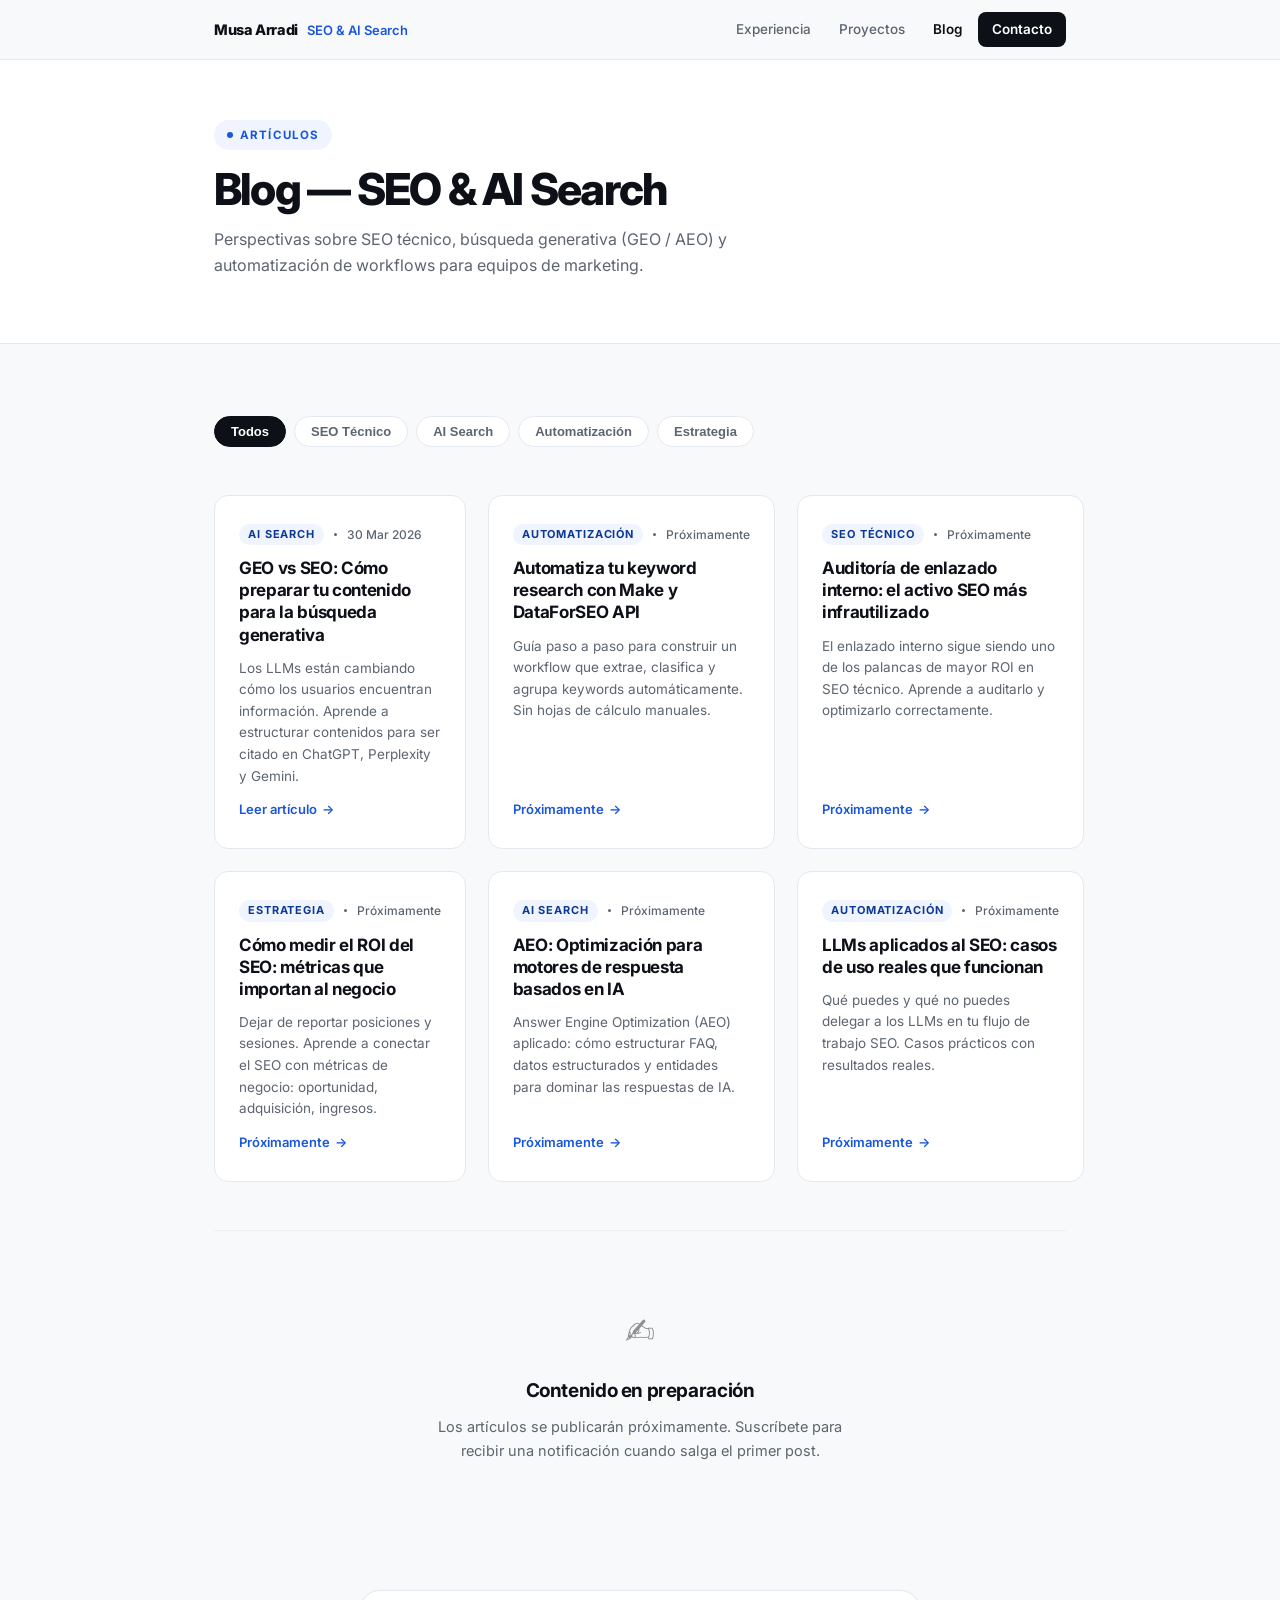
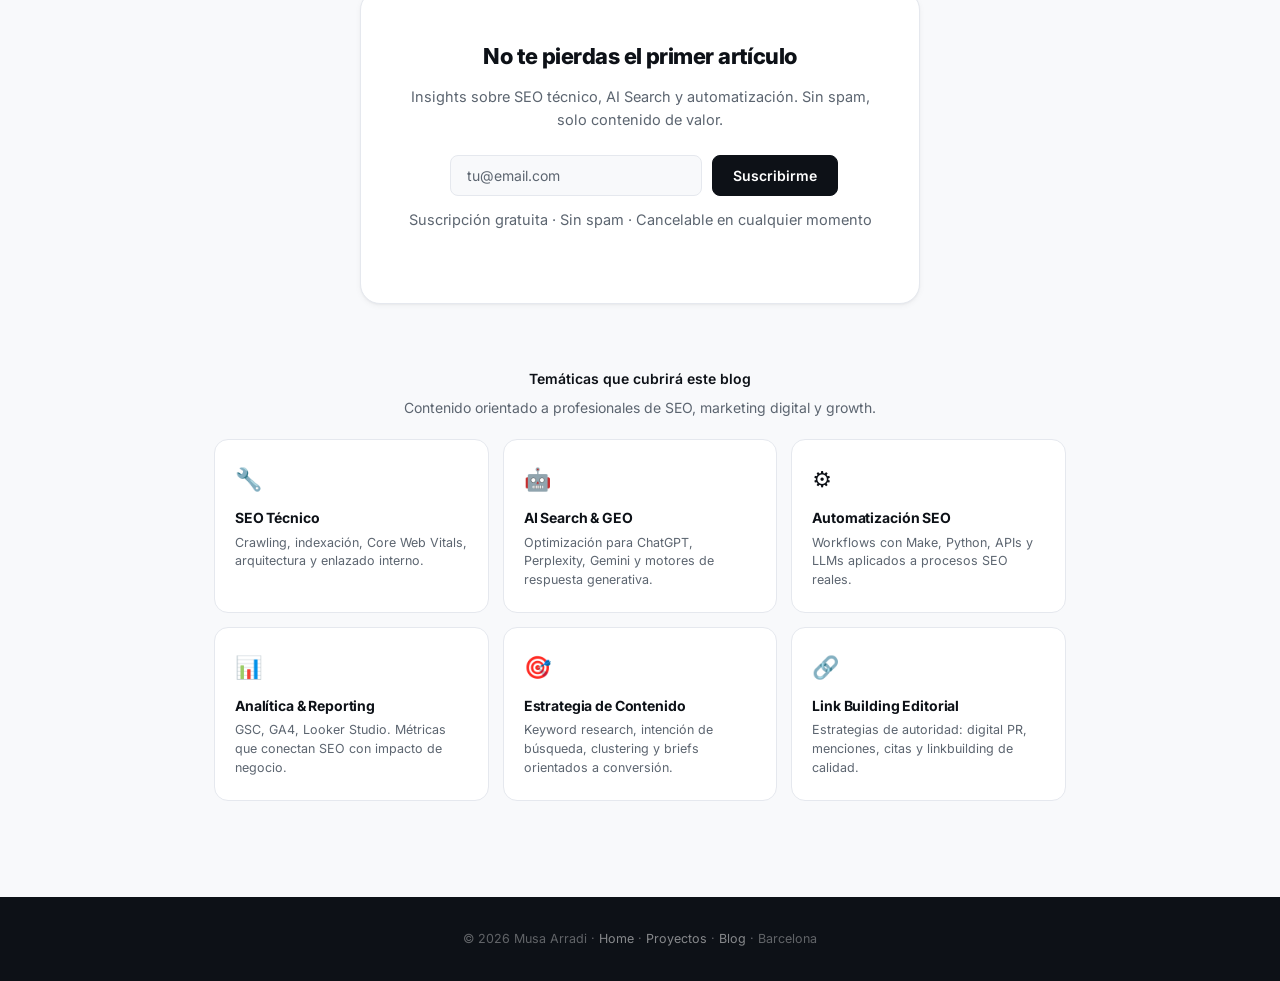
==== commit 7bb68b29: "feat: add first real blog article to portfolio" ====
--- a/blog.html
+++ b/blog.html
@@ -264,16 +264,16 @@
       <!-- Article Cards — Placeholder articles (ready for real content) -->
       <div class="blog-grid" id="blogGrid">
 
-        <div class="card article-card fi" data-cat="ai-search" data-delay="0">
+        <a href="blog/geo-vs-seo-especialista-seo.html" class="card article-card fi" data-cat="ai-search" data-delay="0">
           <div class="article-meta">
             <span class="article-cat">AI Search</span>
             <span class="article-meta-dot"></span>
-            <span>Próximamente</span>
+            <span>30 Mar 2026</span>
           </div>
           <div class="article-title">GEO vs SEO: Cómo preparar tu contenido para la búsqueda generativa</div>
           <p class="article-excerpt">Los LLMs están cambiando cómo los usuarios encuentran información. Aprende a estructurar contenidos para ser citado en ChatGPT, Perplexity y Gemini.</p>
-          <span class="article-read">Próximamente</span>
-        </div>
+          <span class="article-read">Leer artículo</span>
+        </a>
 
         <div class="card article-card fi" data-cat="automatizacion" data-delay="1">
           <div class="article-meta">
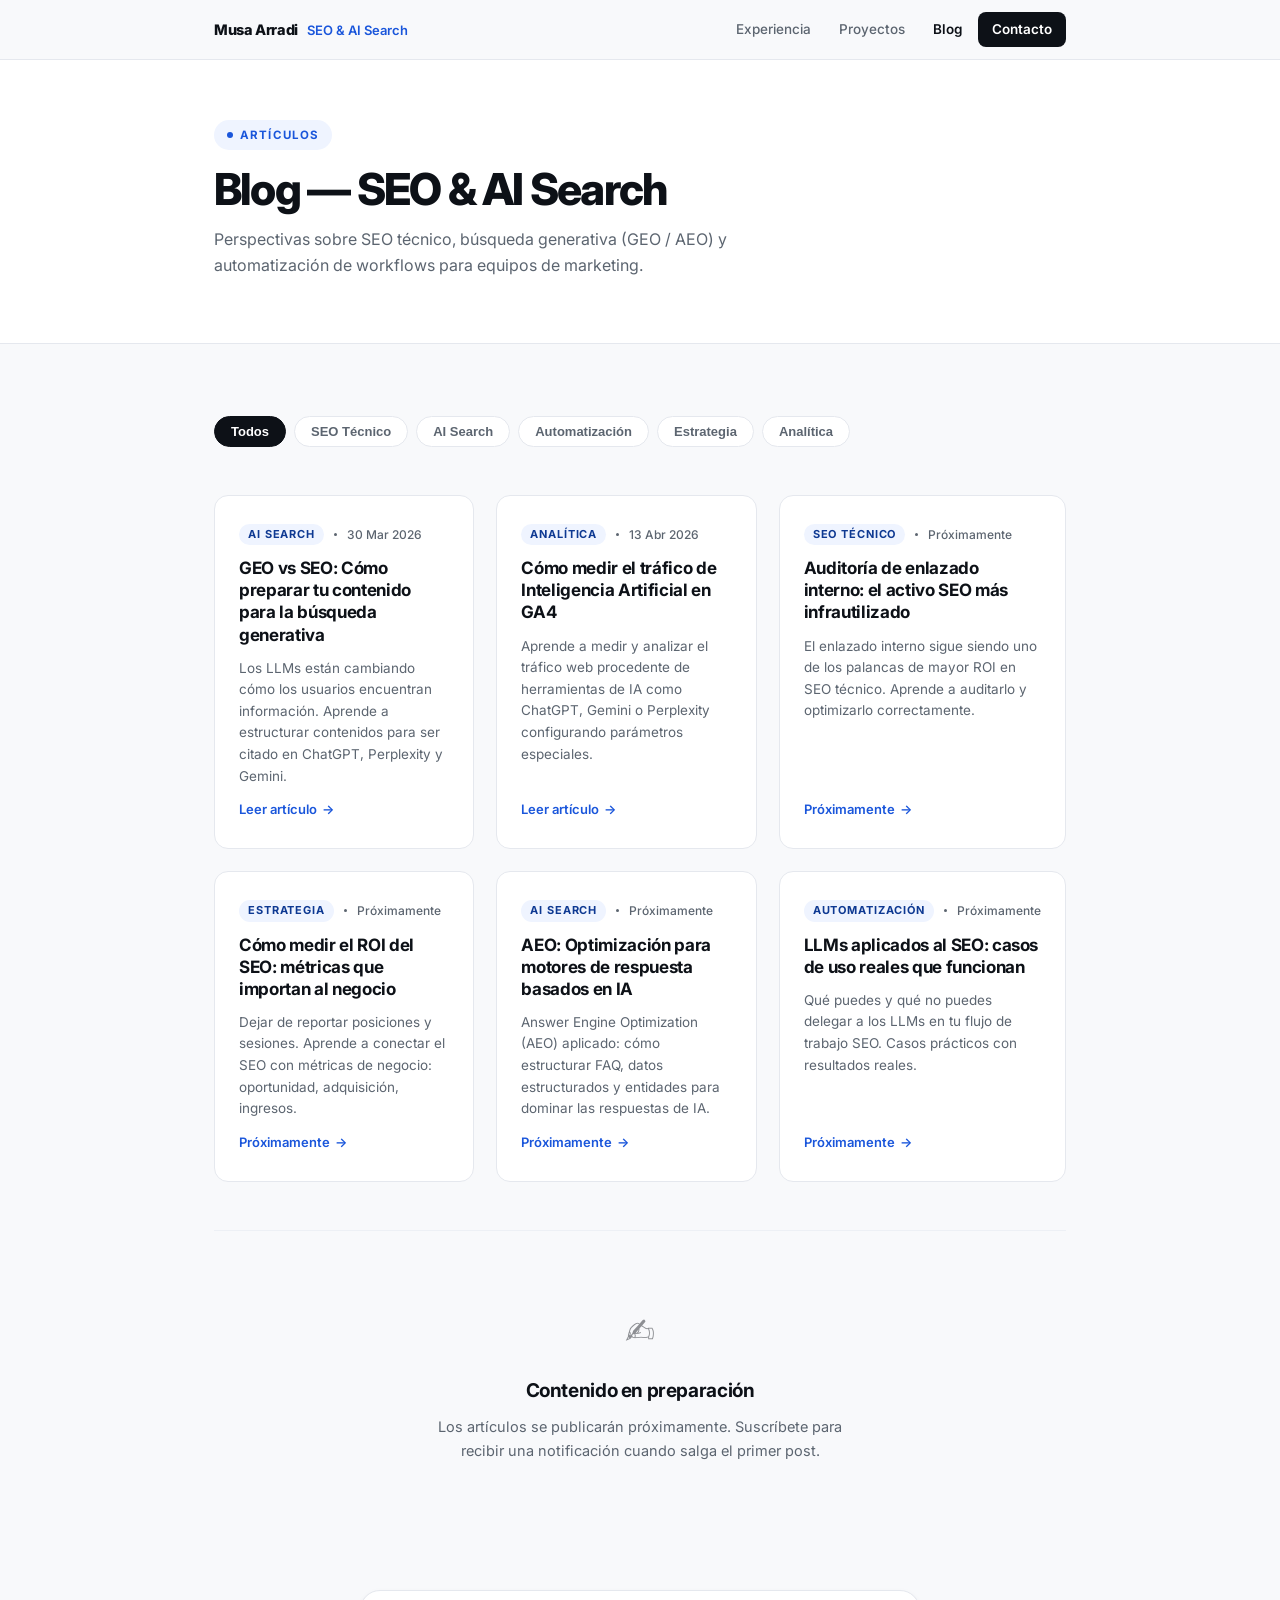
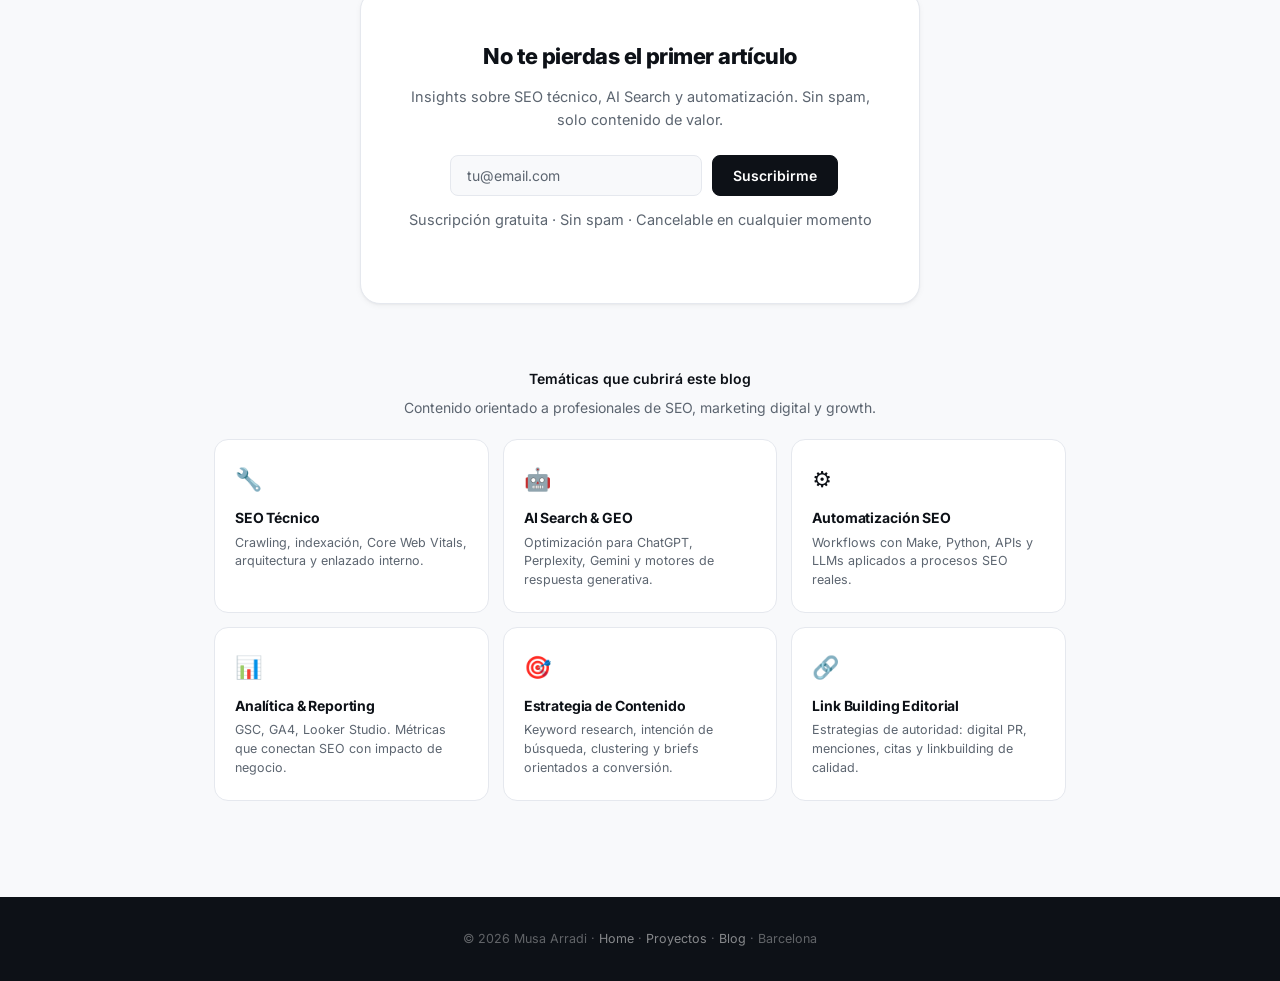
==== commit 7500de67: "feat(blog): add GA4 AI traffic tutorial" ====
--- a/blog.html
+++ b/blog.html
@@ -259,6 +259,7 @@
         <button class="filter-pill" data-filter="ai-search">AI Search</button>
         <button class="filter-pill" data-filter="automatizacion">Automatización</button>
         <button class="filter-pill" data-filter="estrategia">Estrategia</button>
+        <button class="filter-pill" data-filter="analitica">Analítica</button>
       </div>
 
       <!-- Article Cards — Placeholder articles (ready for real content) -->
@@ -275,16 +276,16 @@
           <span class="article-read">Leer artículo</span>
         </a>
 
-        <div class="card article-card fi" data-cat="automatizacion" data-delay="1">
-          <div class="article-meta">
-            <span class="article-cat">Automatización</span>
-            <span class="article-meta-dot"></span>
-            <span>Próximamente</span>
-          </div>
-          <div class="article-title">Automatiza tu keyword research con Make y DataForSEO API</div>
-          <p class="article-excerpt">Guía paso a paso para construir un workflow que extrae, clasifica y agrupa keywords automáticamente. Sin hojas de cálculo manuales.</p>
-          <span class="article-read">Próximamente</span>
-        </div>
+        <a href="blog/medir-trafico-ia-ga4.html" class="card article-card fi" data-cat="analitica" data-delay="1">
+          <div class="article-meta">
+            <span class="article-cat">Analítica</span>
+            <span class="article-meta-dot"></span>
+            <span>13 Abr 2026</span>
+          </div>
+          <div class="article-title">Cómo medir el tráfico de Inteligencia Artificial en GA4</div>
+          <p class="article-excerpt">Aprende a medir y analizar el tráfico web procedente de herramientas de IA como ChatGPT, Gemini o Perplexity configurando parámetros especiales.</p>
+          <span class="article-read">Leer artículo</span>
+        </a>
 
         <div class="card article-card fi" data-cat="seo-tecnico" data-delay="2">
           <div class="article-meta">
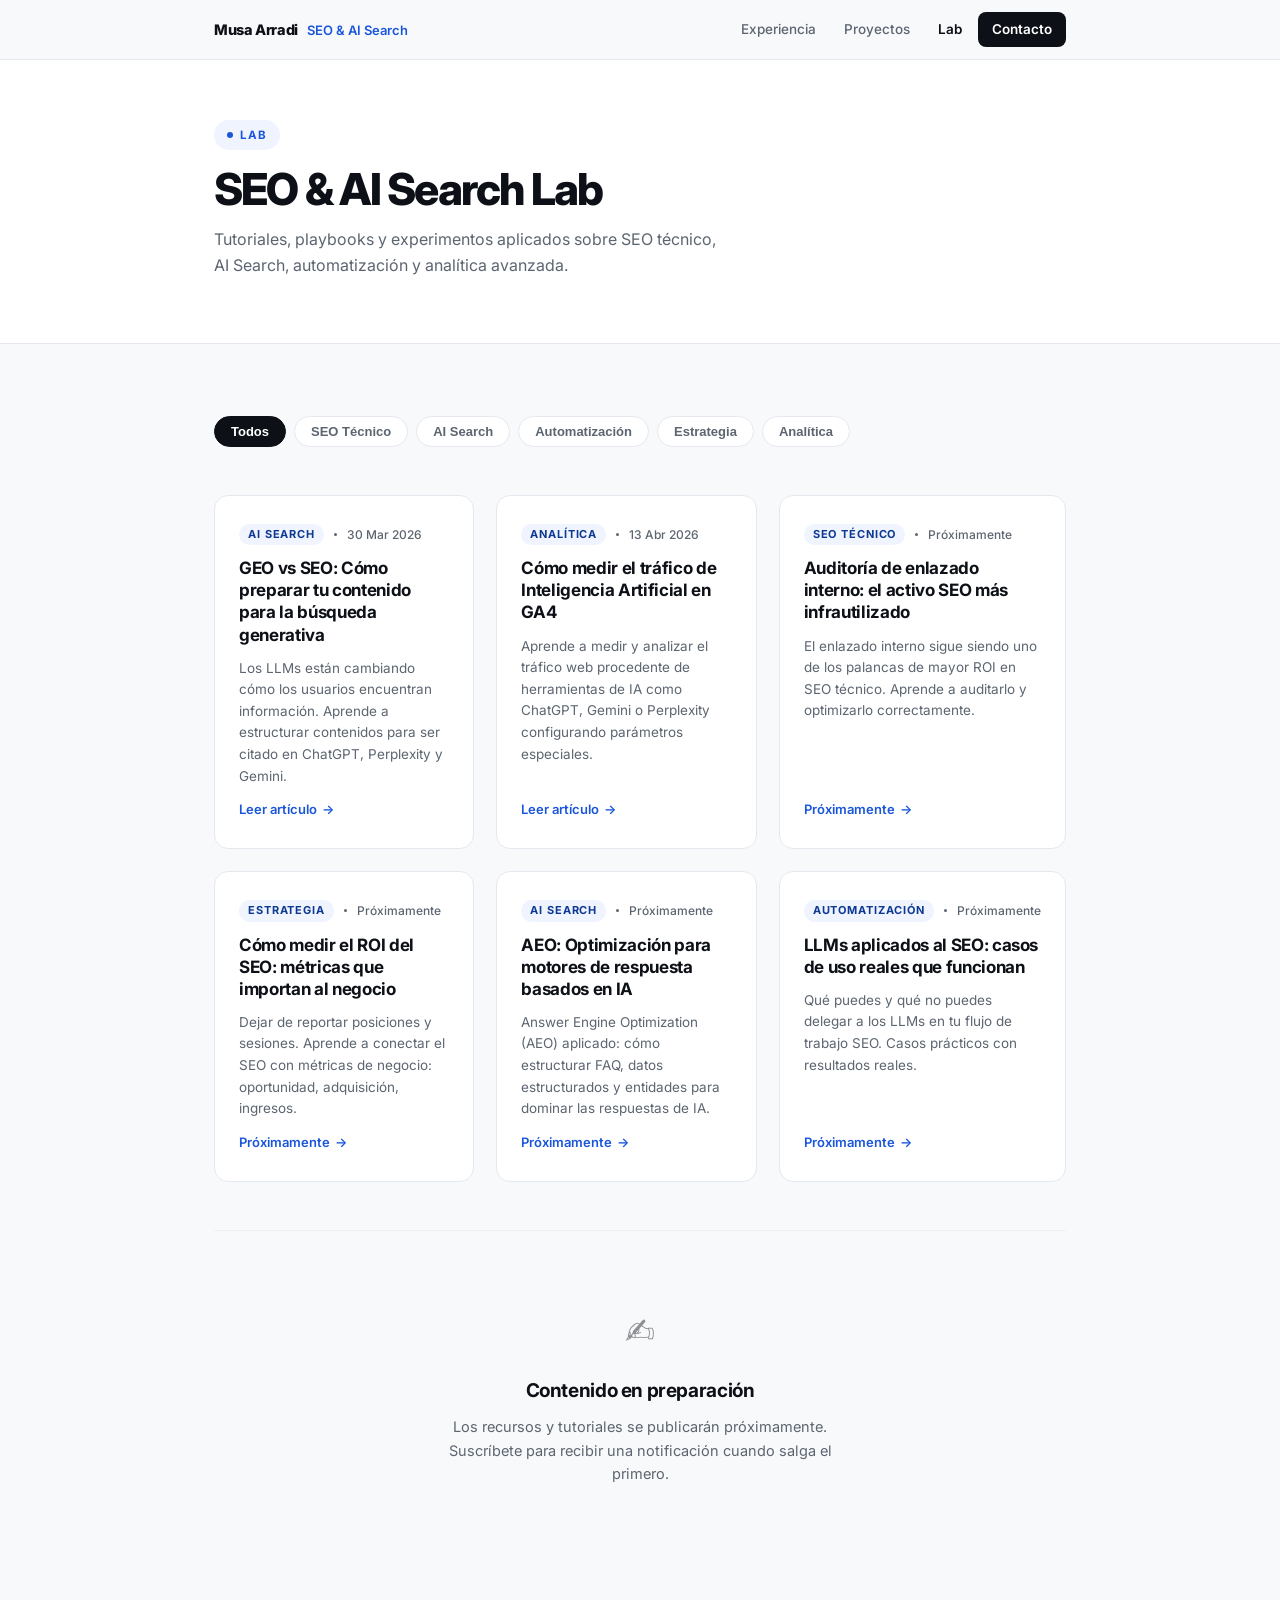
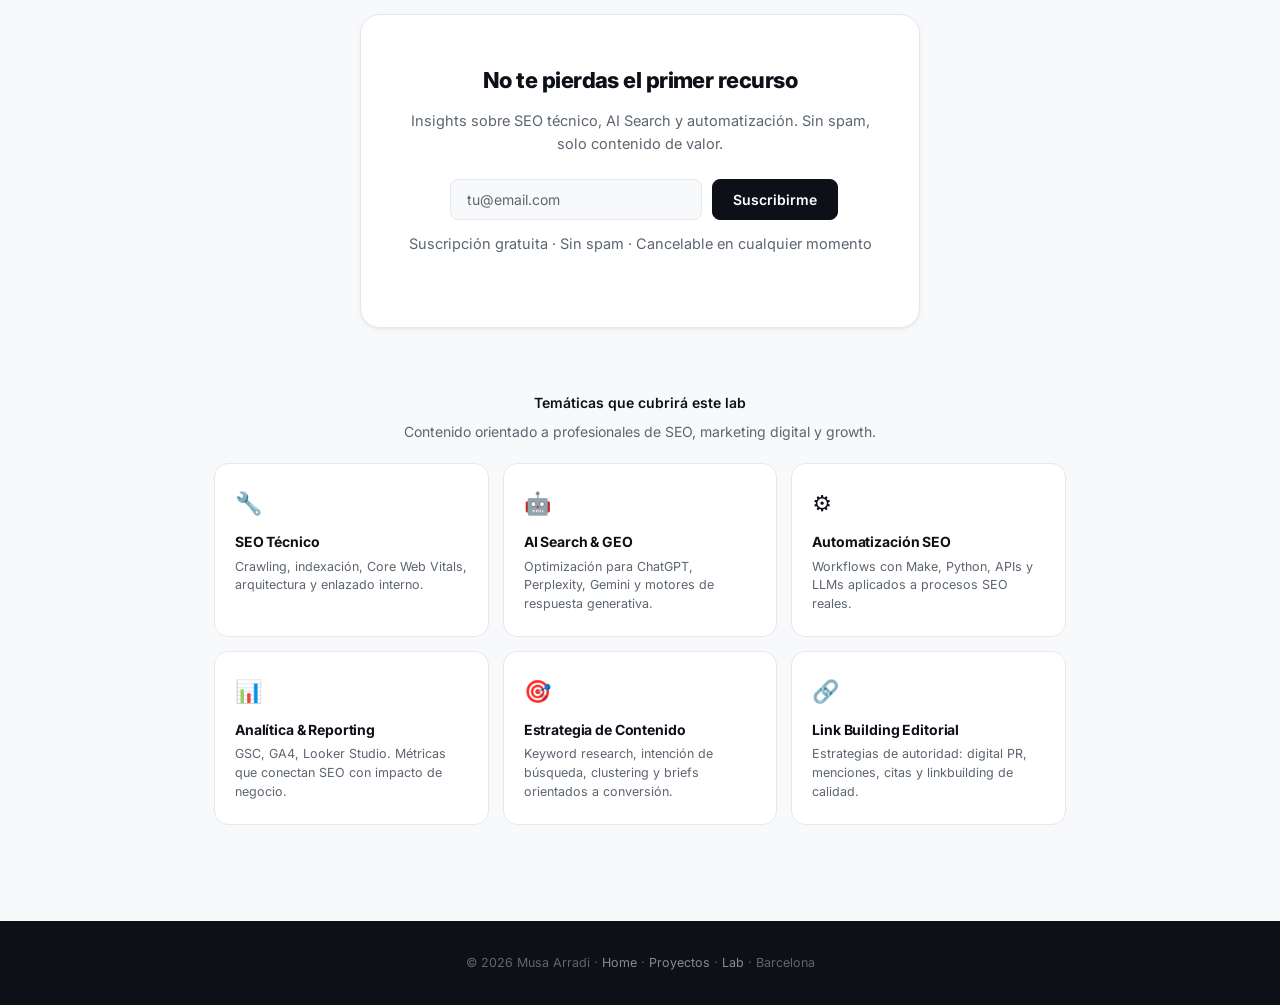
==== commit 57de22a8: "refactor: reposition Blog as Lab to reflect technical expertise" ====
--- a/blog.html
+++ b/blog.html
@@ -3,7 +3,7 @@
 <head>
   <meta charset="UTF-8" />
   <meta name="viewport" content="width=device-width, initial-scale=1.0" />
-  <title>Blog — Musa Arradi · Technical SEO & AI Search</title>
+  <title>Lab — Musa Arradi · Technical SEO & AI Search</title>
   <meta name="description" content="Artículos sobre SEO técnico, AI Search (GEO / AEO) y automatización de workflows. Por Musa Arradi, Technical SEO & AI Search Specialist." />
   <link rel="preconnect" href="https://fonts.googleapis.com" />
   <link rel="preconnect" href="https://fonts.gstatic.com" crossorigin />
@@ -13,13 +13,13 @@
   <link rel="icon" href="favicon.png" type="image/png" />
   <link rel="apple-touch-icon" href="apple-touch-icon.png" />
   <meta name="theme-color" content="#0f172a" />
-  <meta property="og:title" content="Blog — Musa Arradi · SEO & AI Search" />
+  <meta property="og:title" content="Lab — Musa Arradi · SEO & AI Search" />
   <meta property="og:description" content="Artículos sobre SEO técnico, AI Search (GEO/AEO) y automatización de workflows." />
   <meta property="og:type" content="website" />
   <meta property="og:url" content="https://portfolio-musa-phi.vercel.app/blog.html" />
   <meta property="og:image" content="https://portfolio-musa-phi.vercel.app/profile.webp" />
   <meta name="twitter:card" content="summary_large_image" />
-  <meta name="twitter:title" content="Blog — Musa Arradi · SEO & AI Search" />
+  <meta name="twitter:title" content="Lab — Musa Arradi · SEO & AI Search" />
   <meta name="twitter:image" content="https://portfolio-musa-phi.vercel.app/profile.webp" />
 
   <style>
@@ -230,7 +230,7 @@
       <ul class="nav-links" id="navLinks">
         <li><a href="index.html#experience">Experiencia</a></li>
         <li><a href="projects.html">Proyectos</a></li>
-        <li><a href="blog.html" class="active">Blog</a></li>
+        <li><a href="blog.html" class="active">Lab</a></li>
         <li class="nav-cta"><a href="index.html#contact">Contacto</a></li>
       </ul>
       <button class="hamburger" id="hamburger" aria-label="Abrir menú">
@@ -242,9 +242,9 @@
   <!-- Page Header -->
   <div class="page-header">
     <div class="container">
-      <div class="badge" style="margin-bottom:16px;">Artículos</div>
-      <h1>Blog — SEO &amp; AI Search</h1>
-      <p>Perspectivas sobre SEO técnico, búsqueda generativa (GEO / AEO) y automatización de workflows para equipos de marketing.</p>
+      <div class="badge" style="margin-bottom:16px;">LAB</div>
+      <h1>SEO &amp; AI Search Lab</h1>
+      <p>Tutoriales, playbooks y experimentos aplicados sobre SEO técnico, AI Search, automatización y analítica avanzada.</p>
     </div>
   </div>
 
@@ -337,12 +337,12 @@
       <div class="coming-soon fi">
         <div class="cs-icon">✍️</div>
         <div class="cs-title">Contenido en preparación</div>
-        <p class="cs-text">Los artículos se publicarán próximamente. Suscríbete para recibir una notificación cuando salga el primer post.</p>
+        <p class="cs-text">Los recursos y tutoriales se publicarán próximamente. Suscríbete para recibir una notificación cuando salga el primero.</p>
       </div>
 
       <!-- Newsletter -->
       <div class="newsletter fi">
-        <h3>No te pierdas el primer artículo</h3>
+        <h3>No te pierdas el primer recurso</h3>
         <p>Insights sobre SEO técnico, AI Search y automatización. Sin spam, solo contenido de valor.</p>
         <form class="newsletter-form" onsubmit="handleSubscribe(event)">
           <input type="email" class="newsletter-input" id="newsletter-email" placeholder="tu@email.com" required />
@@ -353,7 +353,7 @@
 
       <!-- Topics preview -->
       <div class="topics fi">
-        <p class="topics-intro" style="font-weight:600; color:var(--ink); margin-bottom:6px;">Temáticas que cubrirá este blog</p>
+        <p class="topics-intro" style="font-weight:600; color:var(--ink); margin-bottom:6px;">Temáticas que cubrirá este lab</p>
         <p class="topics-intro">Contenido orientado a profesionales de SEO, marketing digital y growth.</p>
         <div class="topics-grid">
           <div class="topic-card">
@@ -393,7 +393,7 @@
   </section>
 
   <footer class="site-footer">
-    <p>© 2026 Musa Arradi · <a href="index.html">Home</a> · <a href="projects.html">Proyectos</a> · <a href="blog.html">Blog</a> · Barcelona</p>
+    <p>© 2026 Musa Arradi · <a href="index.html">Home</a> · <a href="projects.html">Proyectos</a> · <a href="blog.html">Lab</a> · Barcelona</p>
   </footer>
 
   <script>
@@ -434,7 +434,7 @@
       btn.textContent = '¡Suscrito! ✓';
       btn.disabled = true;
       btn.style.background = '#16a34a';
-      msg.textContent = 'Gracias. Te avisaremos cuando publiquemos el primer artículo.';
+      msg.textContent = 'Gracias. Te avisaremos cuando publiquemos el primer recurso.';
       msg.style.color = '#16a34a';
     }
   </script>
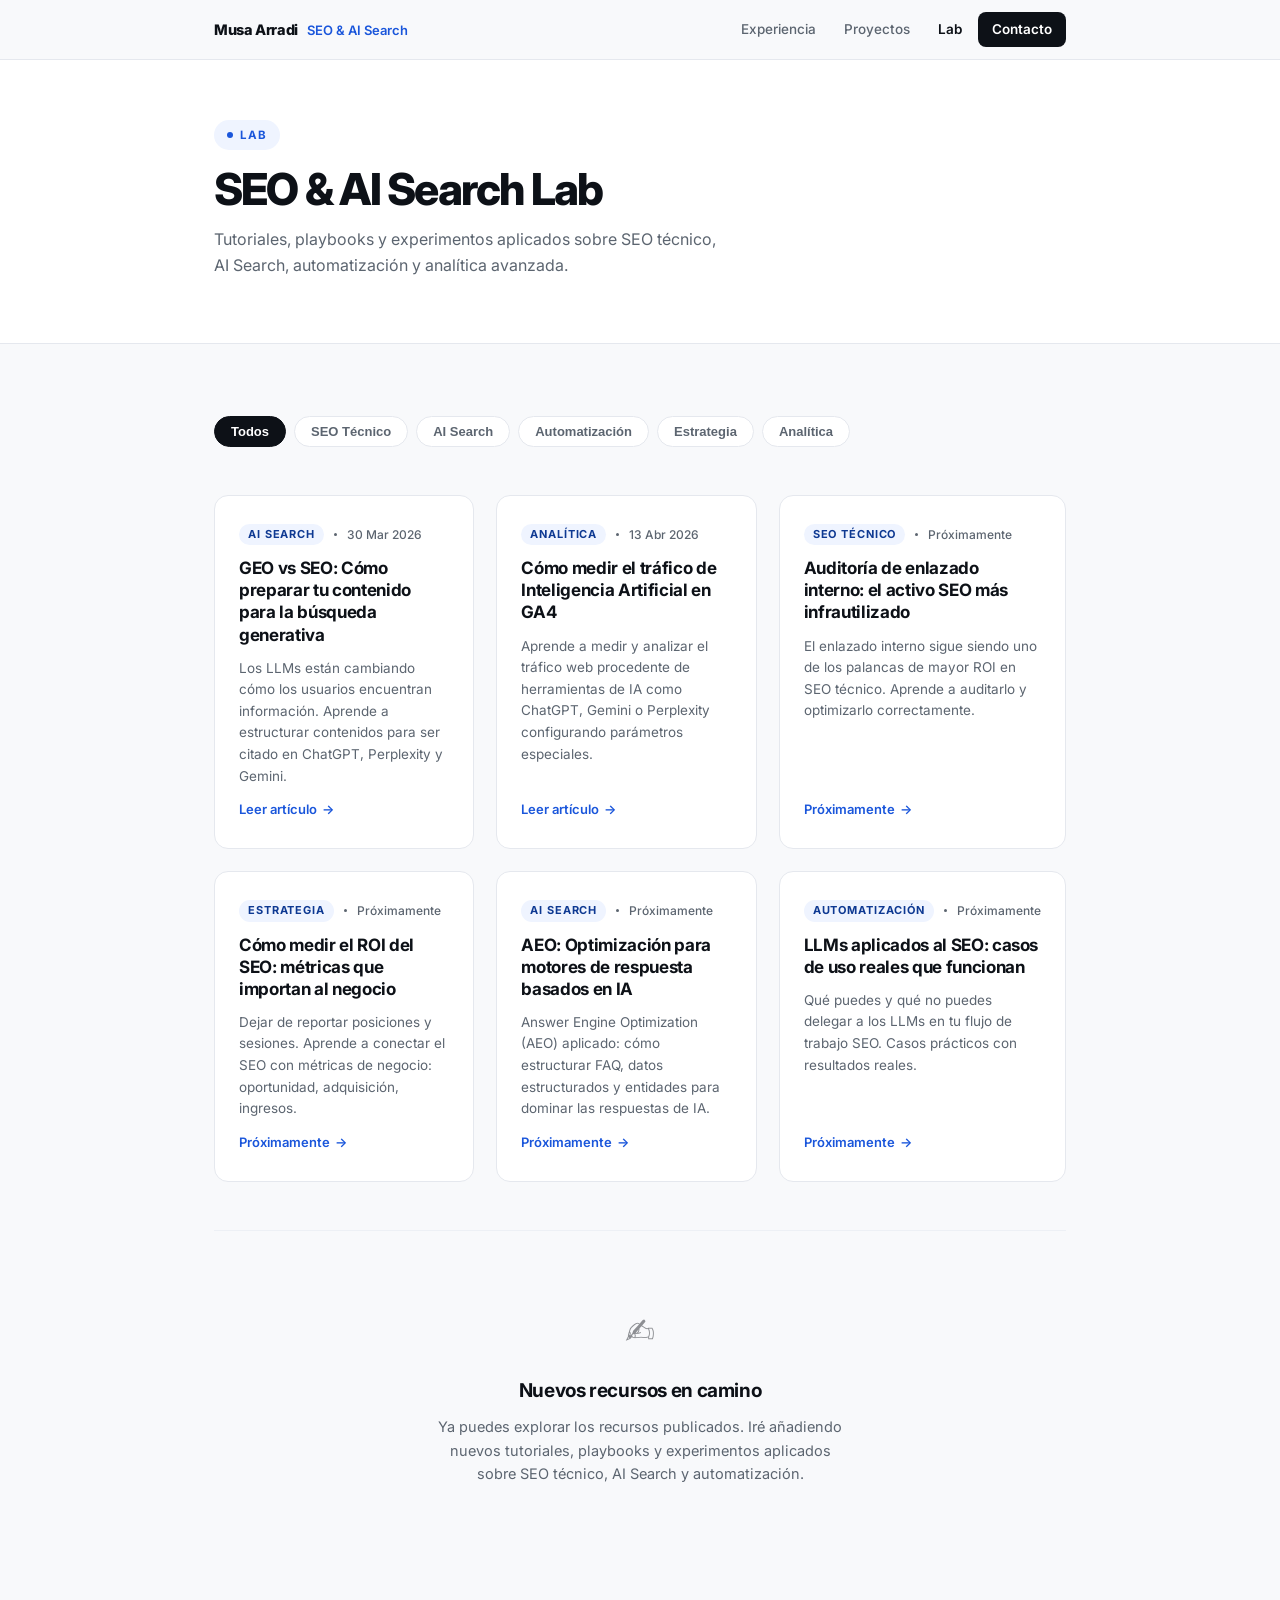
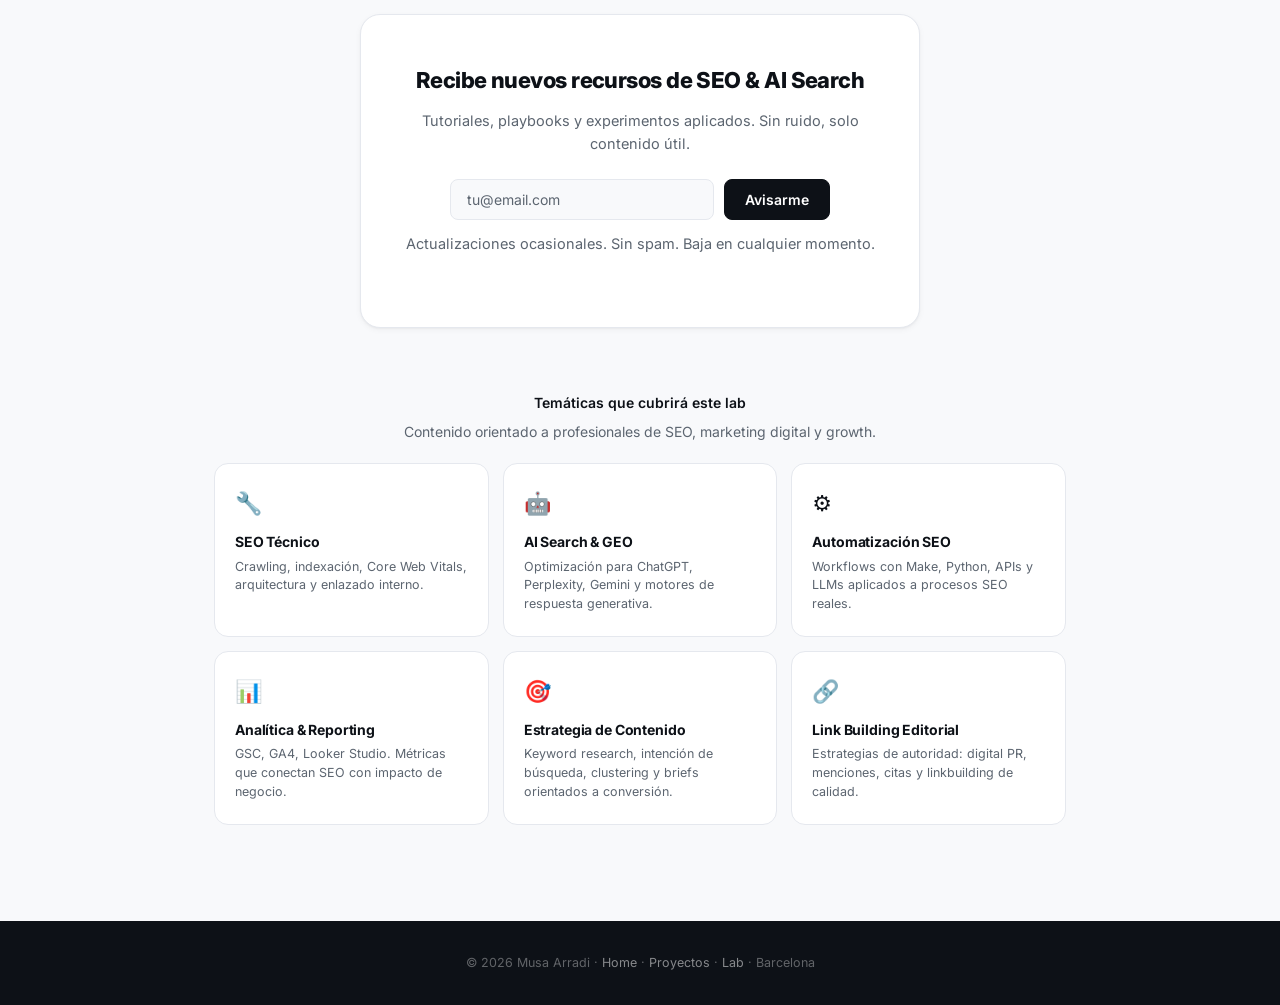
==== commit 7a44274d: "feat(blog): update Lab empty state copy and newsletter CTA" ====
--- a/blog.html
+++ b/blog.html
@@ -336,19 +336,19 @@
       <!-- Coming soon note -->
       <div class="coming-soon fi">
         <div class="cs-icon">✍️</div>
-        <div class="cs-title">Contenido en preparación</div>
-        <p class="cs-text">Los recursos y tutoriales se publicarán próximamente. Suscríbete para recibir una notificación cuando salga el primero.</p>
+        <div class="cs-title">Nuevos recursos en camino</div>
+        <p class="cs-text">Ya puedes explorar los recursos publicados. Iré añadiendo nuevos tutoriales, playbooks y experimentos aplicados sobre SEO técnico, AI Search y automatización.</p>
       </div>
 
       <!-- Newsletter -->
       <div class="newsletter fi">
-        <h3>No te pierdas el primer recurso</h3>
-        <p>Insights sobre SEO técnico, AI Search y automatización. Sin spam, solo contenido de valor.</p>
+        <h3>Recibe nuevos recursos de SEO &amp; AI Search</h3>
+        <p>Tutoriales, playbooks y experimentos aplicados. Sin ruido, solo contenido útil.</p>
         <form class="newsletter-form" onsubmit="handleSubscribe(event)">
           <input type="email" class="newsletter-input" id="newsletter-email" placeholder="tu@email.com" required />
-          <button type="submit" class="btn btn-primary">Suscribirme</button>
+          <button type="submit" class="btn btn-primary">Avisarme</button>
         </form>
-        <p class="newsletter-note" id="newsletter-msg">Suscripción gratuita · Sin spam · Cancelable en cualquier momento</p>
+        <p class="newsletter-note" id="newsletter-msg">Actualizaciones ocasionales. Sin spam. Baja en cualquier momento.</p>
       </div>
 
       <!-- Topics preview -->
@@ -434,7 +434,7 @@
       btn.textContent = '¡Suscrito! ✓';
       btn.disabled = true;
       btn.style.background = '#16a34a';
-      msg.textContent = 'Gracias. Te avisaremos cuando publiquemos el primer recurso.';
+      msg.textContent = 'Gracias. Te avisaremos cuando publiquemos nuevos recursos.';
       msg.style.color = '#16a34a';
     }
   </script>
